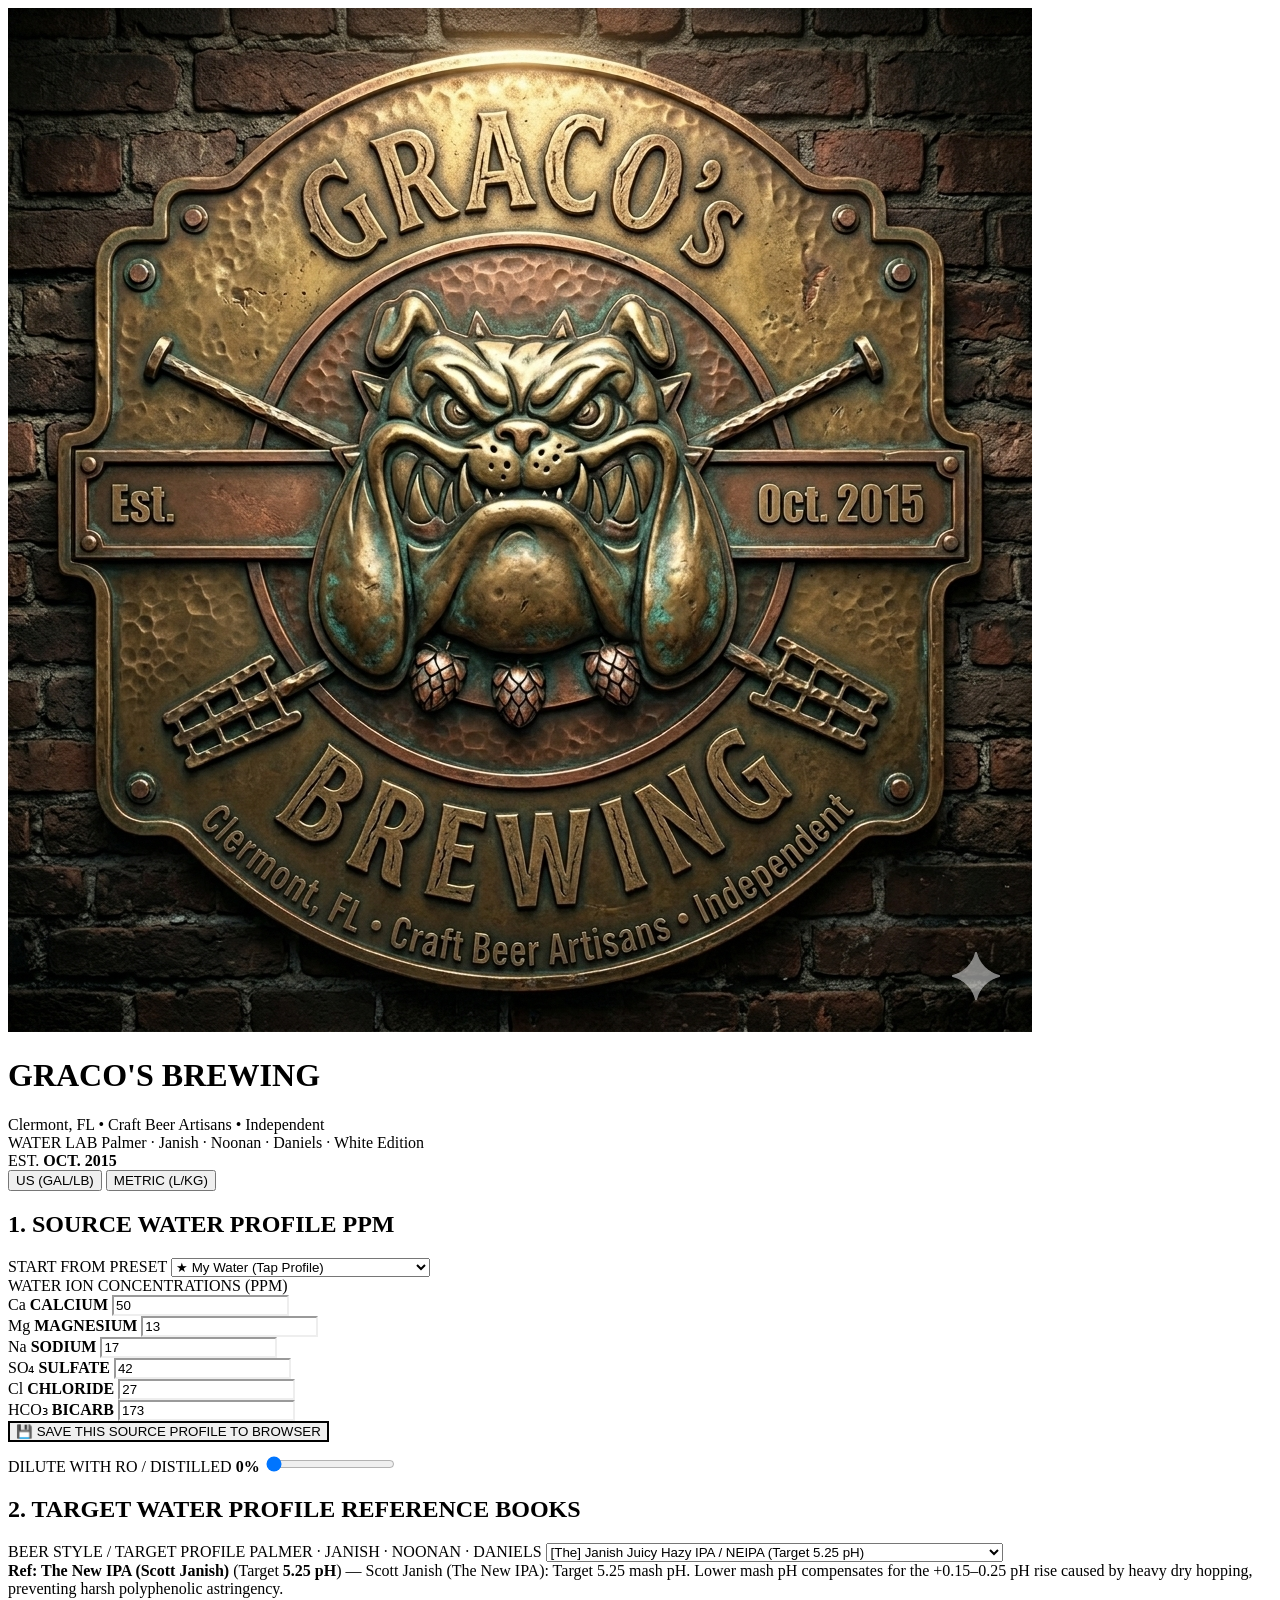
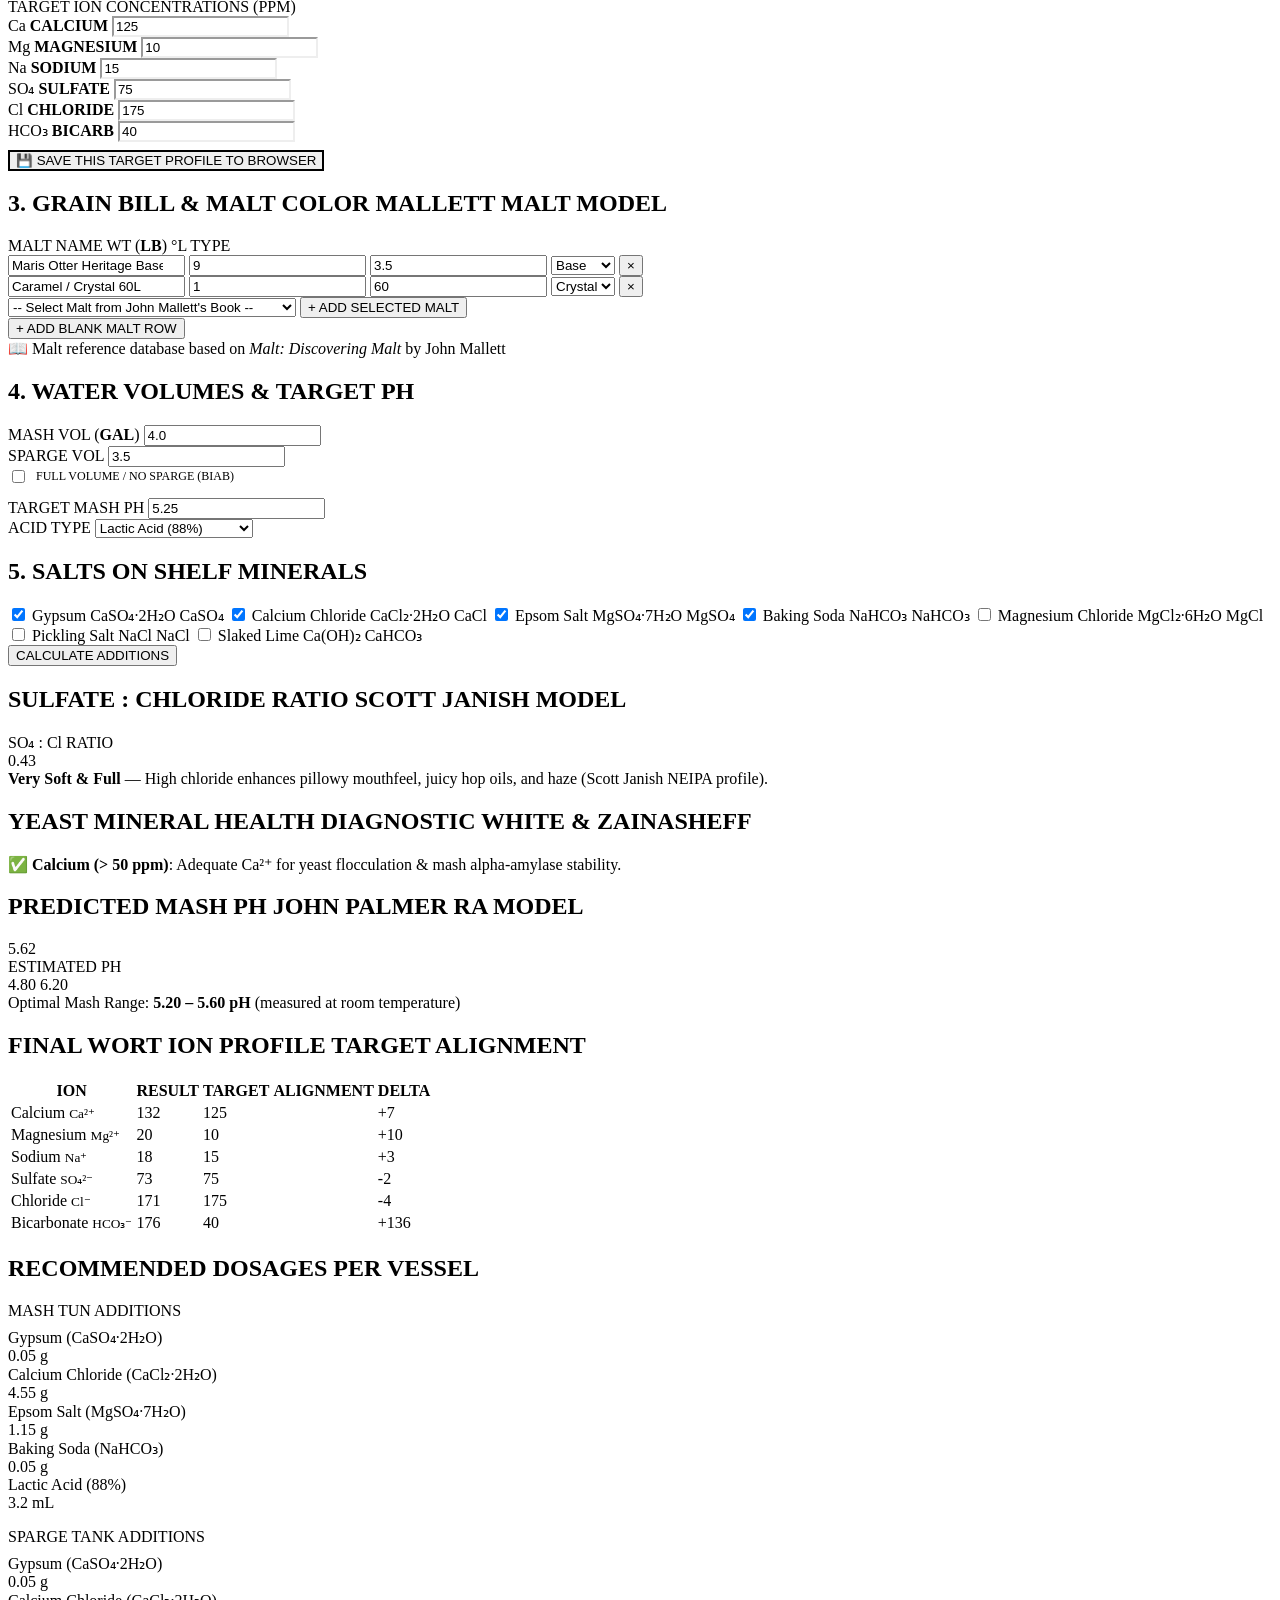
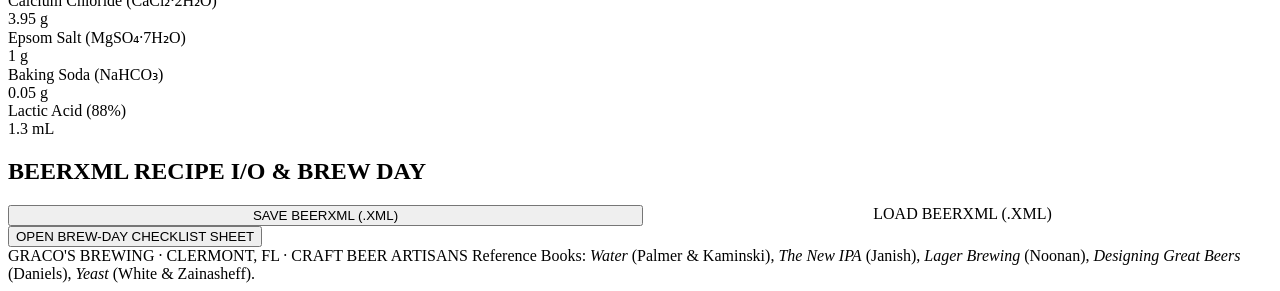
==== index.html @ d92eea98 "Downgrade CSS and JS version, clean up comments Updated stylesheet and script version parameters fro" ====
<!doctype html>
<html lang="en">
<head>
  <meta charset="utf-8">
  <meta name="viewport" content="width=device-width, initial-scale=1">
  <meta http-equiv="Cache-Control" content="no-cache, no-store, must-revalidate">
  <meta http-equiv="Pragma" content="no-cache">
  <meta http-equiv="Expires" content="0">
  <title>Graco's Water Lab · Brew-Day Water Chemistry Solver</title>
  <link rel="stylesheet" href="styles.css?v=5">
</head>
<body>
  <div class="wrap">
    <!-- Header Masthead -->
    <header class="top">
      <div class="brand">
        <img class="badge" src="assets/logo_metal.png" alt="Graco's Brewing Badge Logo">
        <div class="idwrap">
          <h1 class="club">GRACO'S <b>BREWING</b></h1>
          <div class="motto">Clermont, FL • Craft Beer Artisans • Independent</div>
          <div class="lab-tag">
            WATER LAB <span>Palmer · Janish · Noonan · Daniels · White Edition</span>
          </div>
        </div>
      </div>
      <div class="masthead-meta">
        <div class="edition">EST. <b>OCT. 2015</b></div>
        <div class="top-btns">
          <div class="units">
            <button id="btn-us" aria-pressed="true">US (GAL/LB)</button>
            <button id="btn-metric" aria-pressed="false">METRIC (L/KG)</button>
          </div>
        </div>
      </div>
    </header>

    <!-- Main Grid -->
    <div class="grid">
      <!-- Left Column: Inputs -->
      <div class="col-left">
        <!-- Source Water Card -->
        <div class="card">
          <h2>
            <span>1. SOURCE WATER PROFILE</span>
            <span class="badge-tag">PPM</span>
          </h2>
          <div class="body">
            <div class="field" style="margin-top:0;">
              <label>START FROM PRESET</label>
              <select id="sourcePreset"></select>
            </div>

            <div class="field">
              <label>WATER ION CONCENTRATIONS (PPM)</label>
              <div class="ions">
                <div class="ion">
                  <label>Ca <b>CALCIUM</b></label>
                  <input type="number" id="src_ca" value="50">
                </div>
                <div class="ion">
                  <label>Mg <b>MAGNESIUM</b></label>
                  <input type="number" id="src_mg" value="13">
                </div>
                <div class="ion">
                  <label>Na <b>SODIUM</b></label>
                  <input type="number" id="src_na" value="17">
                </div>
                <div class="ion">
                  <label>SO₄ <b>SULFATE</b></label>
                  <input type="number" id="src_so4" value="42">
                </div>
                <div class="ion">
                  <label>Cl <b>CHLORIDE</b></label>
                  <input type="number" id="src_cl" value="27">
                </div>
                <div class="ion">
                  <label>HCO₃ <b>BICARB</b></label>
                  <input type="number" id="src_hco3" value="173">
                </div>
              </div>
            </div>

            <div class="field">
              <button id="saveSourceProfileBtn" class="addrow" style="border-style:solid; margin-bottom:12px;">💾 SAVE THIS SOURCE PROFILE TO BROWSER</button>
            </div>

            <div class="field">
              <label>
                <span>DILUTE WITH RO / DISTILLED</span>
                <b id="roVal" style="color:var(--copper-bright)">0%</b>
              </label>
              <input type="range" id="roSlider" min="0" max="100" value="0">
            </div>
          </div>
        </div>

        <!-- Target Profile Card -->
        <div class="card">
          <h2>
            <span>2. TARGET WATER PROFILE</span>
            <span class="badge-tag">REFERENCE BOOKS</span>
          </h2>
          <div class="body">
            <div class="field" style="margin-top:0;">
              <label>
                <span>BEER STYLE / TARGET PROFILE</span>
                <span class="book-tag">PALMER · JANISH · NOONAN · DANIELS</span>
              </label>
              <select id="targetPreset"></select>
            </div>

            <div id="bookTargetNote" class="note"></div>

            <div class="field">
              <label>TARGET ION CONCENTRATIONS (PPM)</label>
              <div class="ions">
                <div class="ion">
                  <label>Ca <b>CALCIUM</b></label>
                  <input type="number" id="tgt_ca" readonly>
                </div>
                <div class="ion">
                  <label>Mg <b>MAGNESIUM</b></label>
                  <input type="number" id="tgt_mg" readonly>
                </div>
                <div class="ion">
                  <label>Na <b>SODIUM</b></label>
                  <input type="number" id="tgt_na" readonly>
                </div>
                <div class="ion">
                  <label>SO₄ <b>SULFATE</b></label>
                  <input type="number" id="tgt_so4" readonly>
                </div>
                <div class="ion">
                  <label>Cl <b>CHLORIDE</b></label>
                  <input type="number" id="tgt_cl" readonly>
                </div>
                <div class="ion">
                  <label>HCO₃ <b>BICARB</b></label>
                  <input type="number" id="tgt_hco3" readonly>
                </div>
              </div>
            </div>

            <div class="field">
              <button id="saveTargetProfileBtn" class="addrow" style="border-style:solid; margin-top:8px;">💾 SAVE THIS TARGET PROFILE TO BROWSER</button>
            </div>
          </div>
        </div>

        <!-- Grain Bill Builder Card -->
        <div class="card">
          <h2>
            <span>3. GRAIN BILL & MALT COLOR</span>
            <span class="badge-tag">MALLETT MALT MODEL</span>
          </h2>
          <div class="body">
            <div class="grainhead">
              <span>MALT NAME</span>
              <span>WT (<b id="grainUnitlbl">LB</b>)</span>
              <span>°L</span>
              <span>TYPE</span>
              <span></span>
            </div>
            <div id="grainList"></div>
            <div class="malt-menu-controls">
              <select id="maltMenuSelect" class="malt-select-dropdown">
                <!-- Dynamically populated from MALT_DATABASE -->
              </select>
              <button id="addMaltFromMenuBtn" class="addrow-secondary">+ ADD SELECTED MALT</button>
            </div>
            <button id="addGrainBtn" class="addrow">+ ADD BLANK MALT ROW</button>
            <div class="malt-book-ref">📖 Malt reference database based on <i>Malt: Discovering Malt</i> by John Mallett</div>
            <datalist id="maltBookDatalist"></datalist>
          </div>
        </div>

        <!-- Water Split & Volumes Card -->
        <div class="card">
          <h2>
            <span>4. WATER VOLUMES & TARGET PH</span>
          </h2>
          <div class="body">
            <div class="vol-grid">
              <div class="ion">
                <label>MASH VOL (<b id="volUnitlbl">GAL</b>)</label>
                <input type="number" id="mashVol" step="0.5" value="4.0">
              </div>
              <div class="ion" id="spargeVolGroup">
                <label>SPARGE VOL</label>
                <input type="number" id="spargeVol" step="0.5" value="3.5">
              </div>
            </div>

            <div class="field">
              <label style="cursor:pointer; display:flex; align-items:center; gap:8px;">
                <input type="checkbox" id="noSparge">
                <span style="font-size:12px; color:var(--ink);">FULL VOLUME / NO SPARGE (BIAB)</span>
              </label>
            </div>

            <div class="vol-grid" style="margin-top:12px;">
              <div class="ion">
                <label>TARGET MASH PH</label>
                <input type="number" id="targetMashPh" step="0.05" value="5.25">
              </div>
              <div class="ion">
                <label>ACID TYPE</label>
                <select id="acidType">
                  <option value="lactic88">Lactic Acid (88%)</option>
                  <option value="phos85">Phosphoric Acid (85%)</option>
                </select>
              </div>
            </div>
          </div>
        </div>

        <!-- Salts on Shelf Card -->
        <div class="card">
          <h2>
            <span>5. SALTS ON SHELF</span>
            <span class="badge-tag">MINERALS</span>
          </h2>
          <div class="body">
            <div class="salts">
              <label class="salt">
                <input type="checkbox" value="gypsum" checked>
                <span class="nm">Gypsum <span class="fm">CaSO₄·2H₂O</span></span>
                <span class="tags"><span class="tag ca">Ca</span><span class="tag so4">SO₄</span></span>
              </label>
              <label class="salt">
                <input type="checkbox" value="cacl2" checked>
                <span class="nm">Calcium Chloride <span class="fm">CaCl₂·2H₂O</span></span>
                <span class="tags"><span class="tag ca">Ca</span><span class="tag cl">Cl</span></span>
              </label>
              <label class="salt">
                <input type="checkbox" value="epsom" checked>
                <span class="nm">Epsom Salt <span class="fm">MgSO₄·7H₂O</span></span>
                <span class="tags"><span class="tag mg">Mg</span><span class="tag so4">SO₄</span></span>
              </label>
              <label class="salt">
                <input type="checkbox" value="baking" checked>
                <span class="nm">Baking Soda <span class="fm">NaHCO₃</span></span>
                <span class="tags"><span class="tag na">Na</span><span class="tag hco3">HCO₃</span></span>
              </label>
              <label class="salt">
                <input type="checkbox" value="mgcl2">
                <span class="nm">Magnesium Chloride <span class="fm">MgCl₂·6H₂O</span></span>
                <span class="tags"><span class="tag mg">Mg</span><span class="tag cl">Cl</span></span>
              </label>
              <label class="salt">
                <input type="checkbox" value="salt">
                <span class="nm">Pickling Salt <span class="fm">NaCl</span></span>
                <span class="tags"><span class="tag na">Na</span><span class="tag cl">Cl</span></span>
              </label>
              <label class="salt">
                <input type="checkbox" value="lime">
                <span class="nm">Slaked Lime <span class="fm">Ca(OH)₂</span></span>
                <span class="tags"><span class="tag ca">Ca</span><span class="tag hco3">HCO₃</span></span>
              </label>
            </div>

            <button id="calcBtn" class="calc-btn">CALCULATE ADDITIONS</button>
          </div>
        </div>
      </div>

      <!-- Right Column: Outputs -->
      <div class="col-right">
        <!-- Sulfate to Chloride Ratio Card -->
        <div class="card">
          <h2>
            <span>SULFATE : CHLORIDE RATIO</span>
            <span class="badge-tag">SCOTT JANISH MODEL</span>
          </h2>
          <div class="body">
            <div class="ratio-banner">
              <div>
                <div class="hint">SO₄ : Cl RATIO</div>
                <div id="so4clRatio" class="ratio-num">--</div>
              </div>
              <div id="ratioDesc" class="ratio-desc">--</div>
            </div>
          </div>
        </div>

        <!-- Yeast Mineral Health Card -->
        <div class="card" style="margin-top:18px;">
          <h2>
            <span>YEAST MINERAL HEALTH DIAGNOSTIC</span>
            <span class="badge-tag">WHITE & ZAINASHEFF</span>
          </h2>
          <div class="body">
            <div id="yeastHealthNote" class="note" style="margin-top:0; border-left-color:var(--copper-bright);"></div>
          </div>
        </div>

        <!-- Mash pH Card -->
        <div class="card" style="margin-top:18px;">
          <h2>
            <span>PREDICTED MASH PH</span>
            <span class="badge-tag">JOHN PALMER RA MODEL</span>
          </h2>
          <div class="body">
            <div class="phbox">
              <div class="phdial">
                <div id="phVal" class="phnum">--</div>
                <div class="phlbl">ESTIMATED PH</div>
              </div>
              <div>
                <div class="phscale">
                  <div id="phMark" class="phmark"></div>
                  <span class="lo">4.80</span>
                  <span class="hi">6.20</span>
                </div>
                <div class="hint">Optimal Mash Range: <b>5.20 – 5.60 pH</b> (measured at room temperature)</div>
              </div>
            </div>
          </div>
        </div>

        <!-- Wort Profile & Target Comparison Table Card -->
        <div class="card" style="margin-top:18px;">
          <h2>
            <span>FINAL WORT ION PROFILE</span>
            <span class="badge-tag">TARGET ALIGNMENT</span>
          </h2>
          <div class="body">
            <table class="cmp">
              <thead>
                <tr>
                  <th>ION</th>
                  <th style="text-align:right;">RESULT</th>
                  <th style="text-align:right;">TARGET</th>
                  <th>ALIGNMENT</th>
                  <th style="text-align:right;">DELTA</th>
                </tr>
              </thead>
              <tbody>
                <tr>
                  <td class="nm">Calcium <small>Ca²⁺</small></td>
                  <td id="res_ca" class="num">--</td>
                  <td id="tgt_val_ca" class="num tgt">--</td>
                  <td class="barcell"><div class="track"><div id="fill_ca" class="fill"></div></div></td>
                  <td id="diff_ca" class="delta">--</td>
                </tr>
                <tr>
                  <td class="nm">Magnesium <small>Mg²⁺</small></td>
                  <td id="res_mg" class="num">--</td>
                  <td id="tgt_val_mg" class="num tgt">--</td>
                  <td class="barcell"><div class="track"><div id="fill_mg" class="fill"></div></div></td>
                  <td id="diff_mg" class="delta">--</td>
                </tr>
                <tr>
                  <td class="nm">Sodium <small>Na⁺</small></td>
                  <td id="res_na" class="num">--</td>
                  <td id="tgt_val_na" class="num tgt">--</td>
                  <td class="barcell"><div class="track"><div id="fill_na" class="fill"></div></div></td>
                  <td id="diff_na" class="delta">--</td>
                </tr>
                <tr>
                  <td class="nm">Sulfate <small>SO₄²⁻</small></td>
                  <td id="res_so4" class="num">--</td>
                  <td id="tgt_val_so4" class="num tgt">--</td>
                  <td class="barcell"><div class="track"><div id="fill_so4" class="fill"></div></div></td>
                  <td id="diff_so4" class="delta">--</td>
                </tr>
                <tr>
                  <td class="nm">Chloride <small>Cl⁻</small></td>
                  <td id="res_cl" class="num">--</td>
                  <td id="tgt_val_cl" class="num tgt">--</td>
                  <td class="barcell"><div class="track"><div id="fill_cl" class="fill"></div></div></td>
                  <td id="diff_cl" class="delta">--</td>
                </tr>
                <tr>
                  <td class="nm">Bicarbonate <small>HCO₃⁻</small></td>
                  <td id="res_hco3" class="num">--</td>
                  <td id="tgt_val_hco3" class="num tgt">--</td>
                  <td class="barcell"><div class="track"><div id="fill_hco3" class="fill"></div></div></td>
                  <td id="diff_hco3" class="delta">--</td>
                </tr>
              </tbody>
            </table>
          </div>
        </div>

        <!-- Vessel Additions Card -->
        <div class="card" style="margin-top:18px;">
          <h2>
            <span>RECOMMENDED DOSAGES PER VESSEL</span>
          </h2>
          <div class="body">
            <div class="hint" style="margin-bottom:8px;">MASH TUN ADDITIONS</div>
            <div id="mashDoses" class="doses"></div>

            <div id="spargeDosesCard" style="margin-top:16px;">
              <div class="hint" style="margin-bottom:8px;">SPARGE TANK ADDITIONS</div>
              <div id="spargeDoses" class="doses"></div>
            </div>
          </div>
        </div>

        <!-- Recipe Save & Brew Sheet Card (BeerXML Format) -->
        <div class="card" style="margin-top:18px;">
          <h2>
            <span>BEERXML RECIPE I/O & BREW DAY</span>
          </h2>
          <div class="body">
            <div style="display:flex; gap:10px; flex-wrap:wrap;">
              <button id="saveBeerXmlBtn" class="btn gold" style="flex:1;">SAVE BEERXML (.XML)</button>
              <label class="btn" style="flex:1; text-align:center;">
                LOAD BEERXML (.XML)
                <input type="file" id="loadBeerXmlInput" accept=".xml,.beerxml" style="display:none;">
              </label>
            </div>
            <button id="openSheetBtn" class="btn sheetbtn">OPEN BREW-DAY CHECKLIST SHEET</button>
          </div>
        </div>
      </div>
    </div>

    <!-- Footer -->
    <footer>
      <span class="fmotto">GRACO'S BREWING · CLERMONT, FL · CRAFT BEER ARTISANS</span>
      Reference Books: <i>Water</i> (Palmer & Kaminski), <i>The New IPA</i> (Janish), <i>Lager Brewing</i> (Noonan), <i>Designing Great Beers</i> (Daniels), <i>Yeast</i> (White & Zainasheff).
    </footer>
  </div>

  <!-- Brew Day Checklist Modal Overlay -->
  <div id="sheetOverlay" class="modal-overlay" hidden>
    <div class="sheet">
      <div style="display:flex; justify-content:flex-end; gap:8px; margin-bottom:12px;">
        <button class="btn gold" onclick="window.print()">PRINT SHEET</button>
        <button id="closeSheetBtn" class="btn">CLOSE</button>
      </div>
      <div id="sheetContent"></div>
    </div>
  </div>

  <script src="app.js?v=5"></script>
</body>
</html>
---- styles.css ----
/* ============================================================================
   WATER CHEMISTRY VALIDATION UI
   Matches existing Graco's Water Lab copper/dark theme variables exactly.
   ============================================================================ */

.warning-banner {
  background: var(--copper-soft);
  border: 1px solid var(--copper-dark);
  border-left: 3px solid var(--warn);
  border-radius: var(--r);
  padding: 12px 14px;
  margin-top: 14px;
  font-size: 12.5px;
  line-height: 1.55;
  color: var(--copper-bright);
}

.warning-banner b {
  color: var(--ink);
}

.tds-badge {
  display: inline-flex;
  align-items: center;
  gap: 6px;
  background: var(--surface-2);
  border: 1px solid var(--line-2);
  border-radius: 20px;
  padding: 6px 14px;
  margin-top: 12px;
  font-family: var(--mono);
  font-size: 12px;
  font-weight: 700;
  color: var(--copper-bright);
}

.tds-badge::before {
  content: "TDS EST.:";
  font-weight: 700;
  letter-spacing: 0.05em;
  color: var(--faint);
}

#unitConverter {
  background: var(--surface-2);
  border: 1px solid var(--line-2);
  border-radius: var(--r);
  padding: 12px 14px;
  margin-top: 14px;
}

#unitConverter summary {
  cursor: pointer;
  font-family: var(--mono);
  font-weight: 700;
  font-size: 11px;
  letter-spacing: 0.05em;
  text-transform: uppercase;
  color: var(--copper-bright);
  list-style: none;
}

#unitConverter summary::-webkit-details-marker {
  display: none;
}

#unitConverter[open] summary {
  margin-bottom: 10px;
}

#unitConverter label {
  display: flex;
  justify-content: space-between;
  align-items: center;
  gap: 10px;
  margin: 8px 0;
  font-family: var(--mono);
  font-size: 11px;
  color: var(--muted);
  text-transform: uppercase;
  letter-spacing: 0.03em;
}

#unitConverter input[type="number"] {
  width: 100px;
  background: var(--bg);
  border: 1px solid var(--line-2);
  border-radius: var(--r);
  padding: 6px 8px;
  color: var(--ink);
  font-family: var(--mono);
}

#conversionResults {
  margin-top: 10px;
  padding-top: 10px;
  border-top: 1px dashed var(--line-2);
  font-family: var(--mono);
  font-size: 12px;
  color: var(--copper-bright);
  line-height: 1.6;
}

/* Batch Size Slider */
#batchVolSlider {
  width: 100%;
  accent-color: var(--copper);
}
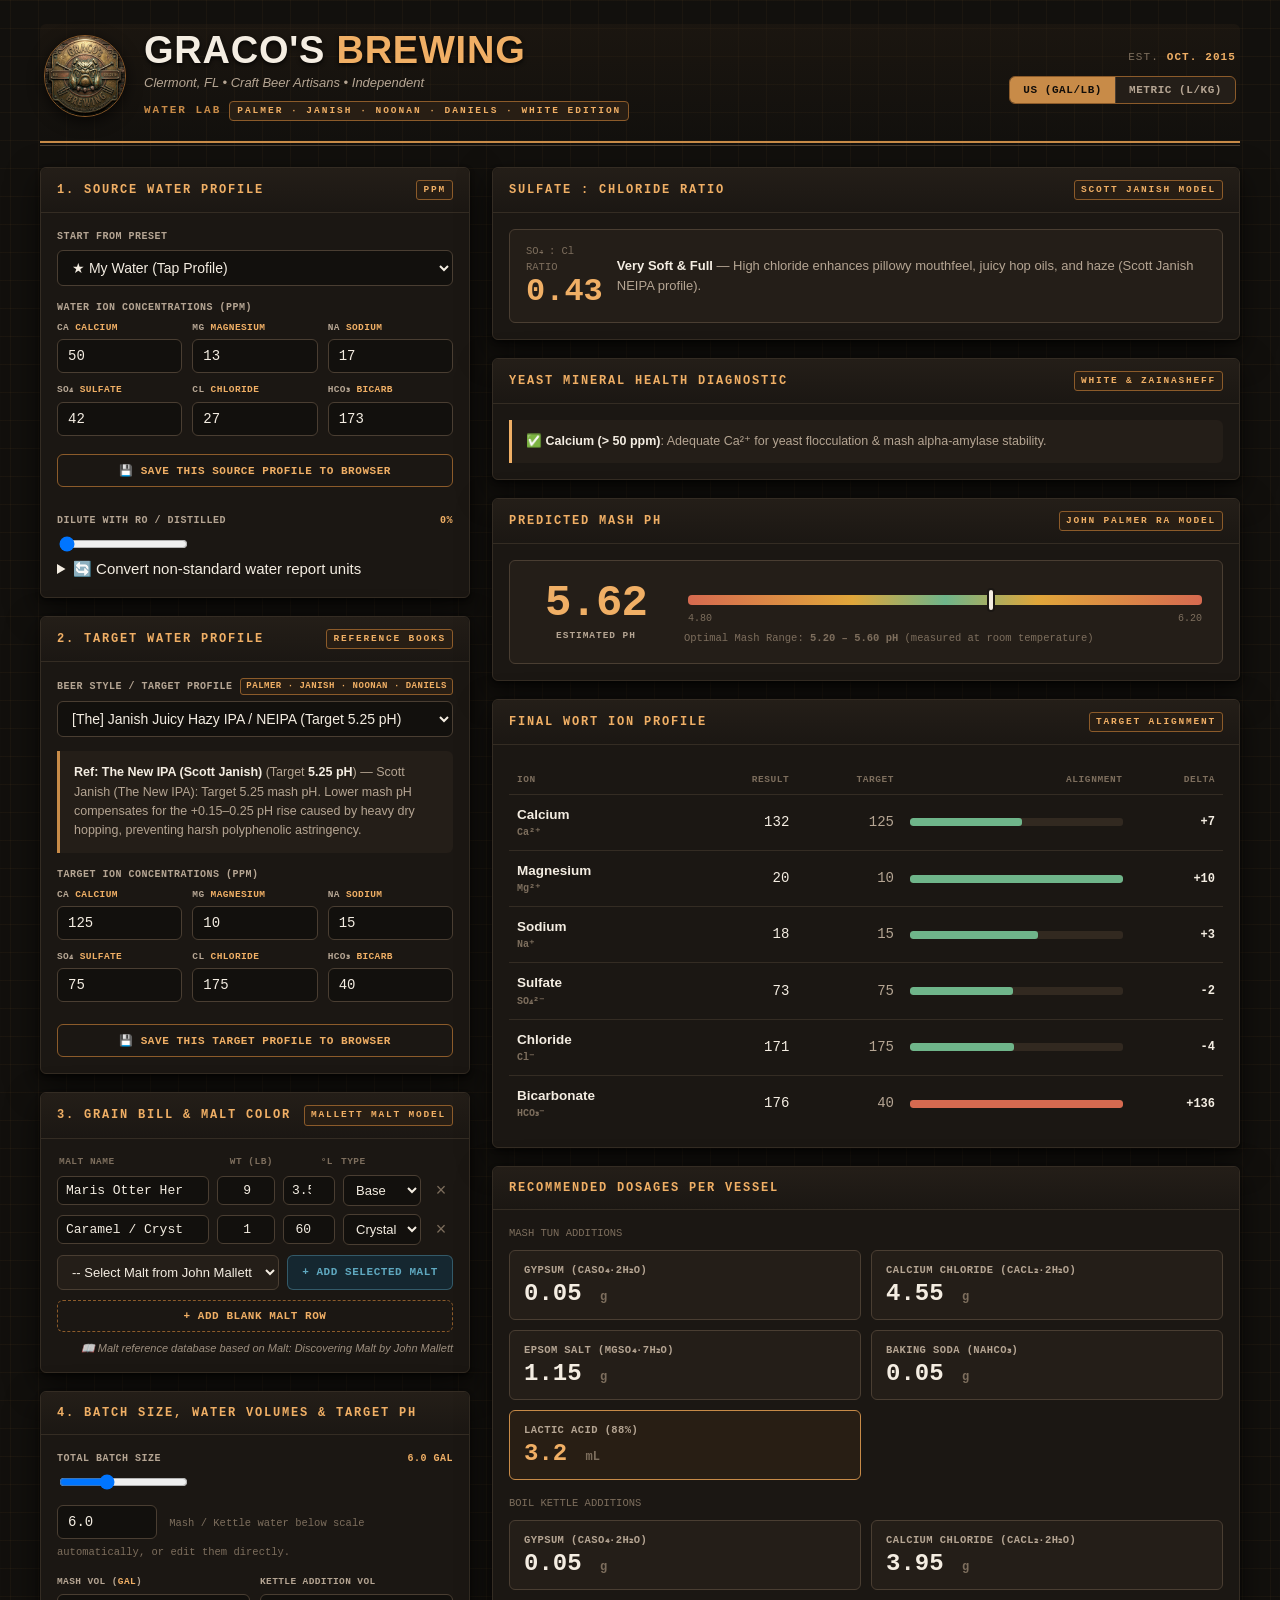
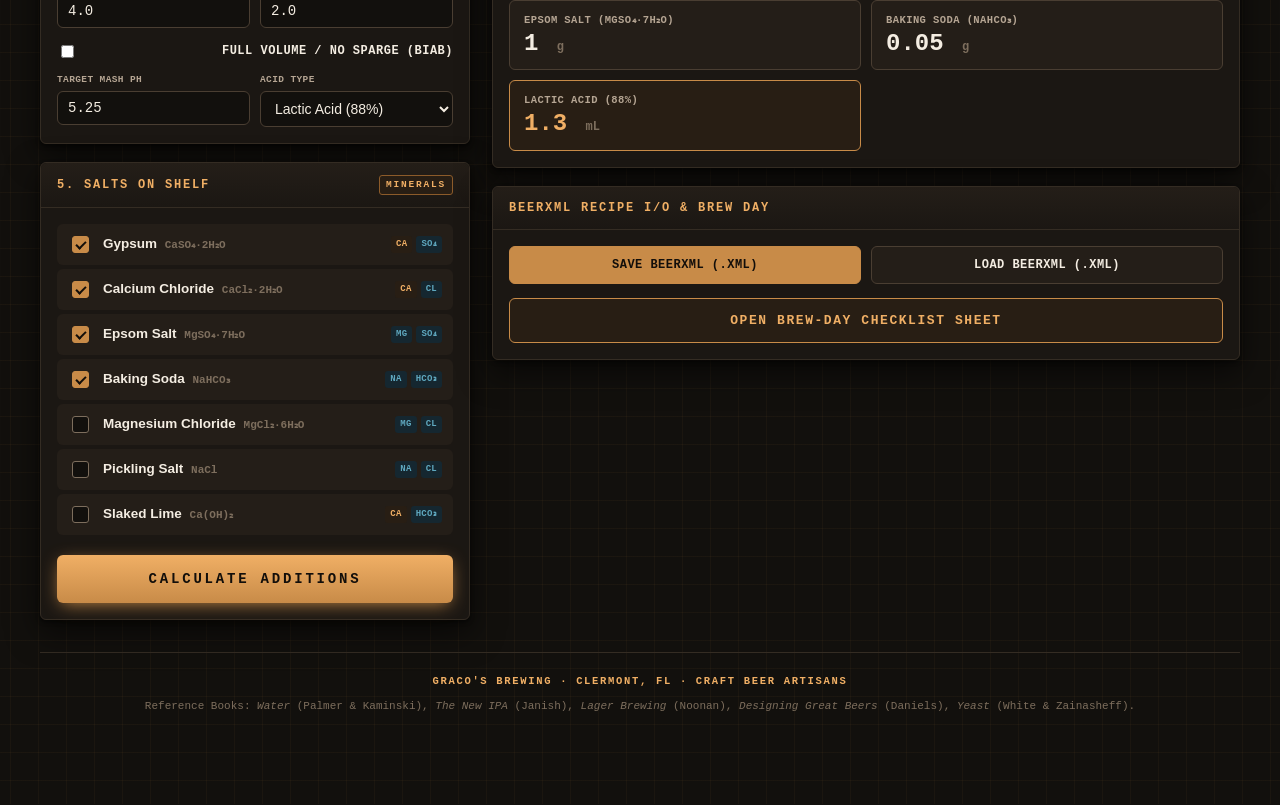
==== commit 13effd5a: "Update index.html with new features and version changes Updated stylesheet and script versions to v6" ====
--- a/index.html
+++ b/index.html
@@ -7,7 +7,7 @@
   <meta http-equiv="Pragma" content="no-cache">
   <meta http-equiv="Expires" content="0">
   <title>Graco's Water Lab · Brew-Day Water Chemistry Solver</title>
-  <link rel="stylesheet" href="styles.css?v=5">
+  <link rel="stylesheet" href="styles.css?v=6">
 </head>
 <body>
   <div class="wrap">
@@ -50,6 +50,9 @@
               <select id="sourcePreset"></select>
             </div>
 
+            <!-- Ion Balance Warning -->
+            <div id="ionBalanceWarning" class="warning-banner" style="display:none;"></div>
+
             <div class="field">
               <label>WATER ION CONCENTRATIONS (PPM)</label>
               <div class="ions">
@@ -91,6 +94,16 @@
               </label>
               <input type="range" id="roSlider" min="0" max="100" value="0">
             </div>
+
+            <!-- Unit Converter (optional helper for non-standard water reports) -->
+            <details id="unitConverter">
+              <summary>🔄 Convert non-standard water report units</summary>
+              <label>Ca as CaCO₃ (ppm): <input type="number" id="convCaCO3Ca" placeholder="0"></label>
+              <label>Mg as CaCO₃ (ppm): <input type="number" id="convCaCO3Mg" placeholder="0"></label>
+              <label>HCO₃ as CaCO₃ (ppm): <input type="number" id="convCaCO3Hco3" placeholder="0"></label>
+              <label>SO₄ as SO₄-S (ppm): <input type="number" id="convSO4S" placeholder="0"></label>
+              <div id="conversionResults"></div>
+            </details>
           </div>
         </div>
 
@@ -177,17 +190,30 @@
         <!-- Water Split & Volumes Card -->
         <div class="card">
           <h2>
-            <span>4. WATER VOLUMES & TARGET PH</span>
-          </h2>
-          <div class="body">
-            <div class="vol-grid">
+            <span>4. BATCH SIZE, WATER VOLUMES & TARGET PH</span>
+          </h2>
+          <div class="body">
+            <!-- NEW: Batch Size Slider (default 6 gallons) -->
+            <div class="field" style="margin-top:0;">
+              <label>
+                <span>TOTAL BATCH SIZE</span>
+                <b id="batchVolLbl" style="color:var(--copper-bright)">6.0 GAL</b>
+              </label>
+              <input type="range" id="batchVolSlider" min="1" max="15" step="0.5" value="6">
+              <div class="field" style="margin-top:8px;">
+                <input type="number" id="batchVolNumber" step="0.5" value="6.0" style="width:100px;">
+                <span class="hint" style="margin-left:8px;">Mash / Kettle water below scale automatically, or edit them directly.</span>
+              </div>
+            </div>
+
+            <div class="vol-grid" style="margin-top:14px;">
               <div class="ion">
                 <label>MASH VOL (<b id="volUnitlbl">GAL</b>)</label>
                 <input type="number" id="mashVol" step="0.5" value="4.0">
               </div>
               <div class="ion" id="spargeVolGroup">
-                <label>SPARGE VOL</label>
-                <input type="number" id="spargeVol" step="0.5" value="3.5">
+                <label>KETTLE ADDITION VOL</label>
+                <input type="number" id="spargeVol" step="0.5" value="2.0">
               </div>
             </div>
 
@@ -197,6 +223,9 @@
                 <span style="font-size:12px; color:var(--ink);">FULL VOLUME / NO SPARGE (BIAB)</span>
               </label>
             </div>
+
+            <!-- Kettle / Sparge Alkalinity Warning -->
+            <div id="kettleAlkalinityWarning" class="warning-banner" style="display:none;"></div>
 
             <div class="vol-grid" style="margin-top:12px;">
               <div class="ion">
@@ -280,6 +309,8 @@
               </div>
               <div id="ratioDesc" class="ratio-desc">--</div>
             </div>
+            <!-- TDS Estimate Badge -->
+            <div id="tdsEstimate" class="tds-badge"></div>
           </div>
         </div>
 
@@ -393,7 +424,7 @@
             <div id="mashDoses" class="doses"></div>
 
             <div id="spargeDosesCard" style="margin-top:16px;">
-              <div class="hint" style="margin-bottom:8px;">SPARGE TANK ADDITIONS</div>
+              <div class="hint" style="margin-bottom:8px;">BOIL KETTLE ADDITIONS</div>
               <div id="spargeDoses" class="doses"></div>
             </div>
           </div>
@@ -436,6 +467,6 @@
     </div>
   </div>
 
-  <script src="app.js?v=5"></script>
+  <script src="app.js?v=6"></script>
 </body>
 </html>
--- a/styles.css
+++ b/styles.css
@@ -1,108 +1,1036 @@
-/* ============================================================================
-   WATER CHEMISTRY VALIDATION UI
-   Matches existing Graco's Water Lab copper/dark theme variables exactly.
-   ============================================================================ */
-
-.warning-banner {
+:root, :root[data-theme="dark"] {
+  --bg: #12100d;
+  --surface: #1b1713;
+  --surface-2: #241e18;
+  --surface-3: #322920;
+  --copper: #c88b48;
+  --copper-bright: #f0af65;
+  --copper-dark: #8c5b2a;
+  --copper-soft: #281e14;
+  --copper-border: #4a331c;
+  --ink: #f4ede2;
+  --muted: #b5a593;
+  --faint: #7d6e5d;
+  --line: #342c23;
+  --line-2: #4a3e32;
+  --water: #5fa8bf;
+  --water-soft: #152730;
+  --good: #6fb58a;
+  --warn: #e0a63a;
+  --bad: #d66a50;
+  --grid: rgba(200, 139, 72, 0.05);
+  --mono: ui-monospace, "SF Mono", "SFMono-Regular", Menlo, Consolas, monospace;
+  --sans: -apple-system, BlinkMacSystemFont, "Segoe UI", Roboto, Helvetica, Arial, sans-serif;
+  --poster: "Arial Narrow", "Helvetica Neue Condensed", Arial, sans-serif;
+  --r: 6px;
+  --shadow: 0 2px 4px rgba(0,0,0,0.5), 0 12px 32px rgba(0,0,0,0.6);
+}
+
+* { box-sizing: border-box; }
+
+body {
+  margin: 0;
+  color: var(--ink);
+  font-family: var(--sans);
+  font-size: 15px;
+  line-height: 1.5;
+  -webkit-font-smoothing: antialiased;
+  background-color: var(--bg);
+  background-image: 
+    linear-gradient(var(--grid) 1px, transparent 1px),
+    linear-gradient(90deg, var(--grid) 1px, transparent 1px);
+  background-size: 28px 28px;
+  background-position: center top;
+}
+
+.wrap {
+  max-width: 1240px;
+  margin: 0 auto;
+  padding: 24px 20px 88px;
+}
+
+/* Header Masthead */
+header.top {
+  position: relative;
+  padding: 8px 4px 20px;
+  margin-bottom: 24px;
+  border-bottom: 2px solid var(--copper);
+  display: flex;
+  align-items: center;
+  gap: 20px;
+  flex-wrap: wrap;
+  background: linear-gradient(180deg, rgba(40, 30, 20, 0.4) 0%, rgba(20, 16, 13, 0) 100%);
+  border-radius: var(--r) var(--r) 0 0;
+}
+
+header.top::after {
+  content: "";
+  position: absolute;
+  left: 0;
+  right: 0;
+  bottom: -5px;
+  height: 1px;
+  background: var(--line-2);
+}
+
+.brand {
+  display: flex;
+  align-items: center;
+  gap: 18px;
+}
+
+.badge {
+  width: 82px;
+  height: 82px;
+  flex: none;
+  object-fit: contain;
+  filter: drop-shadow(0 4px 8px rgba(0,0,0,0.7));
+  border-radius: 50%;
+  border: 1px solid var(--copper-dark);
+}
+
+.idwrap {
+  flex: 1;
+  min-width: 240px;
+}
+
+.club {
+  font-family: var(--poster);
+  font-weight: 800;
+  font-size: 38px;
+  line-height: 0.95;
+  letter-spacing: 0.02em;
+  text-transform: uppercase;
+  margin: 0;
+  color: var(--ink);
+  text-shadow: 0 2px 4px rgba(0,0,0,0.8);
+}
+
+.club b {
+  color: var(--copper-bright);
+}
+
+.motto {
+  font-style: italic;
+  font-size: 13px;
+  color: var(--muted);
+  margin-top: 5px;
+}
+
+.lab-tag {
+  font-family: var(--mono);
+  text-transform: uppercase;
+  letter-spacing: 0.18em;
+  font-size: 11px;
+  font-weight: 700;
+  color: var(--copper);
+  margin-top: 8px;
+  display: flex;
+  align-items: center;
+  gap: 8px;
+}
+
+.lab-tag span {
   background: var(--copper-soft);
   border: 1px solid var(--copper-dark);
-  border-left: 3px solid var(--warn);
-  border-radius: var(--r);
-  padding: 12px 14px;
+  padding: 2px 7px;
+  border-radius: 4px;
+  color: var(--copper-bright);
+  font-size: 9.5px;
+}
+
+.masthead-meta {
+  display: flex;
+  flex-direction: column;
+  align-items: flex-end;
+  gap: 10px;
+  margin-left: auto;
+}
+
+.edition {
+  font-family: var(--mono);
+  font-size: 11px;
+  letter-spacing: 0.1em;
+  text-transform: uppercase;
+  color: var(--faint);
+  text-align: right;
+}
+
+.edition b {
+  color: var(--copper-bright);
+}
+
+.top-btns {
+  display: flex;
+  gap: 8px;
+  align-items: center;
+}
+
+.units {
+  display: flex;
+  border: 1px solid var(--copper-dark);
+  border-radius: var(--r);
+  overflow: hidden;
+  background: var(--surface-2);
+}
+
+.units button {
+  font-family: var(--mono);
+  font-size: 11px;
+  font-weight: 700;
+  letter-spacing: 0.05em;
+  text-transform: uppercase;
+  border: 0;
+  background: transparent;
+  color: var(--muted);
+  padding: 7px 13px;
+  cursor: pointer;
+  transition: all 0.15s ease;
+}
+
+.units button + button {
+  border-left: 1px solid var(--line-2);
+}
+
+.units button[aria-pressed="true"] {
+  background: var(--copper);
+  color: #120e0a;
+}
+
+/* Grid Layout */
+.grid {
+  display: grid;
+  grid-template-columns: minmax(0, 430px) minmax(0, 1fr);
+  gap: 22px;
+  align-items: start;
+}
+
+@media (max-width: 900px) {
+  .grid { grid-template-columns: 1fr; }
+}
+
+/* Cards */
+.card {
+  background: var(--surface);
+  border: 1px solid var(--line);
+  border-radius: var(--r);
+  box-shadow: var(--shadow);
+}
+
+.card + .card {
+  margin-top: 18px;
+}
+
+.card h2 {
+  font-family: var(--mono);
+  font-size: 12px;
+  font-weight: 700;
+  letter-spacing: 0.15em;
+  text-transform: uppercase;
+  color: var(--copper-bright);
+  margin: 0;
+  padding: 12px 16px;
+  border-bottom: 1px solid var(--line);
+  display: flex;
+  align-items: center;
+  justify-content: space-between;
+  gap: 10px;
+  background: linear-gradient(180deg, var(--surface-2), var(--surface));
+  border-radius: var(--r) var(--r) 0 0;
+}
+
+.card h2 .badge-tag {
+  font-size: 9.5px;
+  padding: 2px 6px;
+  border-radius: 3px;
+  background: var(--copper-soft);
+  color: var(--copper-bright);
+  border: 1px solid var(--copper-dark);
+  font-weight: 600;
+}
+
+.card .body {
+  padding: 16px;
+}
+
+.hint {
+  font-family: var(--mono);
+  font-size: 10.5px;
+  color: var(--faint);
+  font-weight: 500;
+}
+
+/* Form Elements */
+.ions {
+  display: grid;
+  grid-template-columns: repeat(3, 1fr);
+  gap: 10px;
+}
+
+.ion {
+  display: flex;
+  flex-direction: column;
+  gap: 4px;
+}
+
+.ion label {
+  font-family: var(--mono);
+  font-size: 9.5px;
+  font-weight: 700;
+  color: var(--muted);
+  letter-spacing: 0.04em;
+  text-transform: uppercase;
+}
+
+.ion label b {
+  color: var(--copper-bright);
+}
+
+.ion input, input[type=number], input[type=text], select {
+  font-family: var(--mono);
+  font-size: 14px;
+  font-variant-numeric: tabular-nums;
+  width: 100%;
+  padding: 8px 10px;
+  border: 1px solid var(--line-2);
+  border-radius: var(--r);
+  background: var(--bg);
+  color: var(--ink);
+}
+
+select {
+  font-family: var(--sans);
+  cursor: pointer;
+}
+
+input:focus, select:focus {
+  outline: 2px solid var(--copper);
+  outline-offset: 0;
+  border-color: transparent;
+}
+
+.field {
   margin-top: 14px;
-  font-size: 12.5px;
-  line-height: 1.55;
-  color: var(--copper-bright);
-}
-
-.warning-banner b {
+}
+
+.field > label {
+  display: flex;
+  justify-content: space-between;
+  align-items: center;
+  font-family: var(--mono);
+  font-size: 10px;
+  font-weight: 700;
+  color: var(--muted);
+  letter-spacing: 0.05em;
+  text-transform: uppercase;
+  margin-bottom: 6px;
+}
+
+.book-tag {
+  font-size: 9px;
+  color: var(--copper-bright);
+  background: var(--copper-soft);
+  padding: 1px 5px;
+  border-radius: 3px;
+  border: 1px solid var(--copper-dark);
+}
+
+.vol-grid {
+  display: grid;
+  grid-template-columns: 1fr 1fr;
+  gap: 10px;
+}
+
+.grainhead, .grainrow {
+  display: grid;
+  grid-template-columns: minmax(0, 1fr) 58px 52px 78px 24px;
+  gap: 8px;
+  align-items: center;
+}
+
+.grainhead {
+  font-family: var(--mono);
+  font-size: 9.5px;
+  font-weight: 700;
+  letter-spacing: 0.05em;
+  text-transform: uppercase;
+  color: var(--faint);
+  padding: 0 2px 6px;
+}
+
+.grainhead span:nth-child(2), .grainhead span:nth-child(3) {
+  text-align: right;
+}
+
+.grainrow {
+  margin-bottom: 8px;
+}
+
+.grainrow select, .grainrow input {
+  padding: 6px 8px;
+  font-size: 13px;
+}
+
+.grainrow input {
+  font-family: var(--mono);
+  text-align: right;
+}
+
+.grainrow .del {
+  border: 0;
+  background: transparent;
+  color: var(--faint);
+  cursor: pointer;
+  font-size: 18px;
+  line-height: 1;
+  padding: 2px;
+  border-radius: var(--r);
+}
+
+.grainrow .del:hover {
+  color: var(--bad);
+  background: var(--surface-2);
+}
+
+.addrow {
+  font-family: var(--mono);
+  font-size: 11px;
+  font-weight: 700;
+  letter-spacing: 0.05em;
+  text-transform: uppercase;
+  color: var(--copper-bright);
+  background: transparent;
+  border: 1px dashed var(--copper-dark);
+  border-radius: var(--r);
+  padding: 9px;
+  width: 100%;
+  cursor: pointer;
+  margin-top: 4px;
+  transition: all 0.15s ease;
+}
+
+.addrow:hover {
+  border-color: var(--copper);
+  background: var(--copper-soft);
+}
+
+.malt-menu-controls {
+  display: flex;
+  gap: 8px;
+  margin-top: 10px;
+  margin-bottom: 6px;
+}
+
+.malt-select-dropdown {
+  flex: 1;
+  background: var(--surface-2);
   color: var(--ink);
-}
-
-.tds-badge {
-  display: inline-flex;
-  align-items: center;
-  gap: 6px;
+  border: 1px solid var(--line-2);
+  border-radius: var(--r);
+  padding: 8px 10px;
+  font-family: var(--sans);
+  font-size: 13px;
+  cursor: pointer;
+  outline: none;
+  transition: border-color 0.15s ease;
+}
+
+.malt-select-dropdown:focus {
+  border-color: var(--copper);
+}
+
+.malt-select-dropdown optgroup {
+  background: var(--surface);
+  color: var(--copper-bright);
+  font-weight: 700;
+}
+
+.malt-select-dropdown option {
+  background: var(--surface-2);
+  color: var(--ink);
+}
+
+.addrow-secondary {
+  font-family: var(--mono);
+  font-size: 11px;
+  font-weight: 700;
+  letter-spacing: 0.05em;
+  text-transform: uppercase;
+  color: var(--water);
+  background: var(--water-soft);
+  border: 1px solid rgba(95, 168, 191, 0.4);
+  border-radius: var(--r);
+  padding: 8px 14px;
+  cursor: pointer;
+  white-space: nowrap;
+  transition: all 0.15s ease;
+}
+
+.addrow-secondary:hover {
+  border-color: var(--water);
+  background: rgba(95, 168, 191, 0.2);
+}
+
+.malt-book-ref {
+  font-size: 11px;
+  color: var(--muted);
+  font-style: italic;
+  margin-top: 8px;
+  text-align: right;
+  opacity: 0.85;
+}
+
+/* Salts checklist */
+.salts {
+  display: flex;
+  flex-direction: column;
+  gap: 4px;
+}
+
+.salt {
+  display: flex;
+  align-items: center;
+  gap: 11px;
+  padding: 8px 10px;
+  border-radius: var(--r);
+  cursor: pointer;
+  border: 1px solid transparent;
+  background: var(--surface-2);
+}
+
+.salt:hover {
+  border-color: var(--line-2);
+}
+
+.salt input {
+  appearance: none;
+  width: 17px;
+  height: 17px;
+  flex: none;
+  border: 1.5px solid var(--faint);
+  border-radius: 3px;
+  cursor: pointer;
+  position: relative;
+  background: var(--bg);
+}
+
+.salt input:checked {
+  background: var(--copper);
+  border-color: var(--copper);
+}
+
+.salt input:checked::after {
+  content: "";
+  position: absolute;
+  left: 5px;
+  top: 2px;
+  width: 4px;
+  height: 8px;
+  border: solid #120e0a;
+  border-width: 0 2px 2px 0;
+  transform: rotate(45deg);
+}
+
+.salt .nm {
+  font-weight: 600;
+  font-size: 13.5px;
+}
+
+.salt .fm {
+  font-family: var(--mono);
+  font-size: 11px;
+  color: var(--faint);
+  margin-left: 4px;
+}
+
+.salt .tags {
+  margin-left: auto;
+  display: flex;
+  gap: 4px;
+}
+
+.tag {
+  font-family: var(--mono);
+  font-size: 9px;
+  font-weight: 700;
+  letter-spacing: 0.03em;
+  padding: 2px 5px;
+  border-radius: 3px;
+  background: var(--surface-3);
+  color: var(--muted);
+  text-transform: uppercase;
+}
+
+.tag.ca { color: var(--copper-bright); background: var(--copper-soft); }
+.tag.so4, .tag.cl, .tag.hco3, .tag.mg, .tag.na { color: var(--water); background: var(--water-soft); }
+
+.calc-btn {
+  width: 100%;
+  margin-top: 20px;
+  font-family: var(--mono);
+  font-size: 14px;
+  font-weight: 800;
+  letter-spacing: 0.2em;
+  text-transform: uppercase;
+  color: #120e0a;
+  background: linear-gradient(180deg, var(--copper-bright), var(--copper));
+  border: 0;
+  border-radius: var(--r);
+  padding: 16px;
+  cursor: pointer;
+  box-shadow: 0 4px 18px -4px var(--copper);
+  transition: transform 0.1s, filter 0.15s;
+}
+
+.calc-btn:hover {
+  filter: brightness(1.08);
+}
+
+.calc-btn:active {
+  transform: translateY(1px);
+}
+
+/* Results Section */
+.ratio-banner {
   background: var(--surface-2);
   border: 1px solid var(--line-2);
-  border-radius: 20px;
-  padding: 6px 14px;
-  margin-top: 12px;
-  font-family: var(--mono);
-  font-size: 12px;
-  font-weight: 700;
-  color: var(--copper-bright);
-}
-
-.tds-badge::before {
-  content: "TDS EST.:";
-  font-weight: 700;
-  letter-spacing: 0.05em;
-  color: var(--faint);
-}
-
-#unitConverter {
+  border-radius: var(--r);
+  padding: 14px 16px;
+  display: flex;
+  align-items: center;
+  justify-content: space-between;
+  gap: 14px;
+}
+
+.ratio-num {
+  font-family: var(--mono);
+  font-size: 32px;
+  font-weight: 700;
+  color: var(--copper-bright);
+  line-height: 1;
+}
+
+.ratio-desc {
+  font-size: 13px;
+  color: var(--muted);
+}
+
+.ratio-desc b {
+  color: var(--ink);
+  font-weight: 700;
+}
+
+/* pH Box */
+.phbox {
+  display: grid;
+  grid-template-columns: 140px 1fr;
+  gap: 18px;
+  align-items: center;
   background: var(--surface-2);
   border: 1px solid var(--line-2);
   border-radius: var(--r);
+  padding: 16px;
+}
+
+.phdial {
+  text-align: center;
+}
+
+.phdial .phnum {
+  font-family: var(--mono);
+  font-size: 44px;
+  font-weight: 700;
+  line-height: 1;
+  letter-spacing: -0.02em;
+  color: var(--copper-bright);
+}
+
+.phdial .phlbl {
+  font-family: var(--mono);
+  font-size: 9.5px;
+  font-weight: 700;
+  letter-spacing: 0.1em;
+  text-transform: uppercase;
+  color: var(--muted);
+  margin-top: 4px;
+}
+
+.phscale {
+  position: relative;
+  height: 10px;
+  border-radius: 4px;
+  margin: 18px 4px 26px;
+  background: linear-gradient(90deg, var(--bad), var(--warn) 32%, var(--good) 50%, var(--warn) 68%, var(--bad));
+}
+
+.phmark {
+  position: absolute;
+  top: -5px;
+  width: 4px;
+  height: 20px;
+  background: var(--ink);
+  border-radius: 2px;
+  box-shadow: 0 0 0 2px var(--surface);
+  transition: left 0.3s ease;
+}
+
+.phscale .lo, .phscale .hi {
+  position: absolute;
+  top: 16px;
+  font-size: 10px;
+  font-family: var(--mono);
+  color: var(--faint);
+}
+
+.phscale .lo { left: 0; }
+.phscale .hi { right: 0; }
+
+/* Table Comparisons */
+table.cmp {
+  width: 100%;
+  border-collapse: collapse;
+  margin-top: 6px;
+}
+
+table.cmp th {
+  font-family: var(--mono);
+  font-size: 9.5px;
+  font-weight: 700;
+  letter-spacing: 0.06em;
+  text-transform: uppercase;
+  color: var(--faint);
+  text-align: right;
+  padding: 6px 8px;
+}
+
+table.cmp th:first-child { text-align: left; }
+
+table.cmp td {
+  padding: 10px 8px;
+  border-top: 1px solid var(--line);
+}
+
+table.cmp td.nm {
+  font-weight: 600;
+  font-size: 13.5px;
+}
+
+table.cmp td.nm small {
+  display: block;
+  font-family: var(--mono);
+  font-size: 10px;
+  color: var(--faint);
+}
+
+table.cmp td.num {
+  font-family: var(--mono);
+  text-align: right;
+  font-size: 14px;
+}
+
+table.cmp td.tgt { color: var(--muted); }
+
+.barcell { width: 32%; }
+
+.track {
+  position: relative;
+  height: 8px;
+  background: var(--surface-3);
+  border-radius: 3px;
+  overflow: hidden;
+}
+
+.fill {
+  position: absolute;
+  top: 0;
+  left: 0;
+  height: 100%;
+  border-radius: 3px;
+  width: 0;
+  transition: width 0.4s ease;
+}
+
+.fill.ok { background: var(--good); }
+.fill.wn { background: var(--warn); }
+.fill.bd { background: var(--bad); }
+
+.delta {
+  font-family: var(--mono);
+  font-size: 12px;
+  font-weight: 700;
+  text-align: right;
+}
+
+.ok { color: var(--good); }
+.wn { color: var(--warn); }
+.bd { color: var(--bad); }
+
+/* Doses */
+.doses {
+  display: grid;
+  grid-template-columns: 1fr 1fr;
+  gap: 10px;
+}
+
+.dose {
+  border: 1px solid var(--line-2);
+  border-radius: var(--r);
   padding: 12px 14px;
+  background: var(--surface-2);
+  display: flex;
+  flex-direction: column;
+  gap: 2px;
+}
+
+.dose .dn {
+  font-family: var(--mono);
+  font-size: 10.5px;
+  font-weight: 700;
+  color: var(--muted);
+  text-transform: uppercase;
+  letter-spacing: 0.04em;
+}
+
+.dose .dg {
+  font-family: var(--mono);
+  font-size: 24px;
+  font-weight: 700;
+  line-height: 1.1;
+  color: var(--ink);
+}
+
+.dose .dg span {
+  font-size: 12px;
+  font-weight: 600;
+  color: var(--faint);
+  margin-left: 4px;
+}
+
+.dose.acid {
+  border-color: var(--copper);
+  background: var(--copper-soft);
+}
+
+.dose.acid .dg {
+  color: var(--copper-bright);
+}
+
+/* Book callout note */
+.note {
+  font-size: 12.5px;
+  color: var(--muted);
+  line-height: 1.55;
   margin-top: 14px;
-}
-
-#unitConverter summary {
+  padding: 12px 14px;
+  background: var(--surface-2);
+  border-left: 3px solid var(--copper);
+  border-radius: 0 var(--r) var(--r) 0;
+}
+
+.note b { color: var(--ink); }
+
+/* Buttons */
+.btn {
+  font-family: var(--mono);
+  font-size: 12px;
+  font-weight: 700;
+  letter-spacing: 0.04em;
+  text-transform: uppercase;
+  border: 1px solid var(--line-2);
+  background: var(--surface-2);
+  color: var(--ink);
+  padding: 9px 14px;
+  border-radius: var(--r);
   cursor: pointer;
-  font-family: var(--mono);
-  font-weight: 700;
+  transition: all 0.15s ease;
+}
+
+.btn:hover {
+  border-color: var(--copper);
+  color: var(--copper-bright);
+}
+
+.btn.gold {
+  background: var(--copper);
+  color: #120e0a;
+  border-color: var(--copper);
+}
+
+.btn.gold:hover {
+  filter: brightness(1.08);
+}
+
+.sheetbtn {
+  width: 100%;
+  margin-top: 14px;
+  padding: 14px;
+  font-size: 13px;
+  letter-spacing: 0.12em;
+  text-align: center;
+  border: 1px solid var(--copper);
+  background: var(--copper-soft);
+  color: var(--copper-bright);
+}
+
+.sheetbtn:hover {
+  background: var(--copper);
+  color: #120e0a;
+}
+
+/* Modals */
+.modal-overlay {
+  position: fixed;
+  inset: 0;
+  background: rgba(8, 6, 4, 0.85);
+  backdrop-filter: blur(4px);
+  z-index: 100;
+  overflow: auto;
+  padding: 24px 16px;
+}
+
+.modal-overlay[hidden] {
+  display: none;
+}
+
+.sheet {
+  max-width: 680px;
+  margin: 0 auto;
+  background: var(--surface);
+  border: 1px solid var(--line-2);
+  border-radius: var(--r);
+  padding: 28px;
+  box-shadow: var(--shadow);
+}
+
+.sheet-head {
+  border-bottom: 2px solid var(--copper);
+  padding-bottom: 16px;
+  margin-bottom: 20px;
+  display: flex;
+  align-items: center;
+  gap: 16px;
+}
+
+.sheet-head .sh-logo {
+  width: 64px;
+  height: 64px;
+  object-fit: contain;
+}
+
+.sheet-head .sh-title {
+  font-family: var(--poster);
+  text-transform: uppercase;
+  font-size: 28px;
+  font-weight: 800;
+  letter-spacing: 0.01em;
+  margin: 0;
+  color: var(--ink);
+}
+
+.sheet-head .sh-meta {
+  font-family: var(--mono);
   font-size: 11px;
-  letter-spacing: 0.05em;
-  text-transform: uppercase;
-  color: var(--copper-bright);
-  list-style: none;
-}
-
-#unitConverter summary::-webkit-details-marker {
-  display: none;
-}
-
-#unitConverter[open] summary {
-  margin-bottom: 10px;
-}
-
-#unitConverter label {
-  display: flex;
-  justify-content: space-between;
-  align-items: center;
+  color: var(--muted);
+  margin-top: 4px;
+}
+
+.vessel-h {
+  font-family: var(--mono);
+  text-transform: uppercase;
+  letter-spacing: 0.08em;
+  font-weight: 700;
+  font-size: 13px;
+  display: flex;
+  align-items: baseline;
   gap: 10px;
-  margin: 8px 0;
+  margin: 22px 0 10px;
+  color: var(--copper-bright);
+}
+
+.check-item {
+  display: flex;
+  align-items: center;
+  gap: 16px;
+  padding: 12px 14px;
+  border: 1px solid var(--line);
+  border-radius: var(--r);
+  margin-bottom: 8px;
+  background: var(--surface-2);
+}
+
+.check-item input {
+  appearance: none;
+  width: 22px;
+  height: 22px;
+  flex: none;
+  border: 2px solid var(--faint);
+  border-radius: 4px;
+  cursor: pointer;
+  position: relative;
+  background: var(--bg);
+}
+
+.check-item input:checked {
+  background: var(--copper);
+  border-color: var(--copper);
+}
+
+.check-item input:checked::after {
+  content: "";
+  position: absolute;
+  left: 6px;
+  top: 2px;
+  width: 5px;
+  height: 10px;
+  border: solid #120e0a;
+  border-width: 0 2.5px 2.5px 0;
+  transform: rotate(45deg);
+}
+
+.check-item .amt {
+  font-family: var(--mono);
+  font-size: 24px;
+  font-weight: 700;
+  min-width: 95px;
+  color: var(--copper-bright);
+}
+
+.check-item .amt span {
+  font-size: 12px;
+  color: var(--faint);
+  margin-left: 3px;
+}
+
+.check-item .txt {
+  font-size: 14.5px;
+  font-weight: 600;
+}
+
+.check-item .txt small {
+  display: block;
+  font-weight: 500;
+  color: var(--muted);
+  font-size: 12px;
+  font-family: var(--mono);
+}
+
+footer {
+  margin-top: 32px;
+  padding-top: 20px;
+  border-top: 1px solid var(--line);
   font-family: var(--mono);
   font-size: 11px;
-  color: var(--muted);
-  text-transform: uppercase;
-  letter-spacing: 0.03em;
-}
-
-#unitConverter input[type="number"] {
-  width: 100px;
-  background: var(--bg);
-  border: 1px solid var(--line-2);
-  border-radius: var(--r);
-  padding: 6px 8px;
-  color: var(--ink);
-  font-family: var(--mono);
-}
-
-#conversionResults {
-  margin-top: 10px;
-  padding-top: 10px;
-  border-top: 1px dashed var(--line-2);
-  font-family: var(--mono);
-  font-size: 12px;
-  color: var(--copper-bright);
-  line-height: 1.6;
-}
-
-/* Batch Size Slider */
-#batchVolSlider {
-  width: 100%;
-  accent-color: var(--copper);
-}
+  color: var(--faint);
+  text-align: center;
+  line-height: 1.7;
+}
+
+footer .fmotto {
+  text-transform: uppercase;
+  letter-spacing: 0.16em;
+  color: var(--copper-bright);
+  font-size: 10.5px;
+  display: block;
+  margin-bottom: 6px;
+  font-weight: 700;
+}
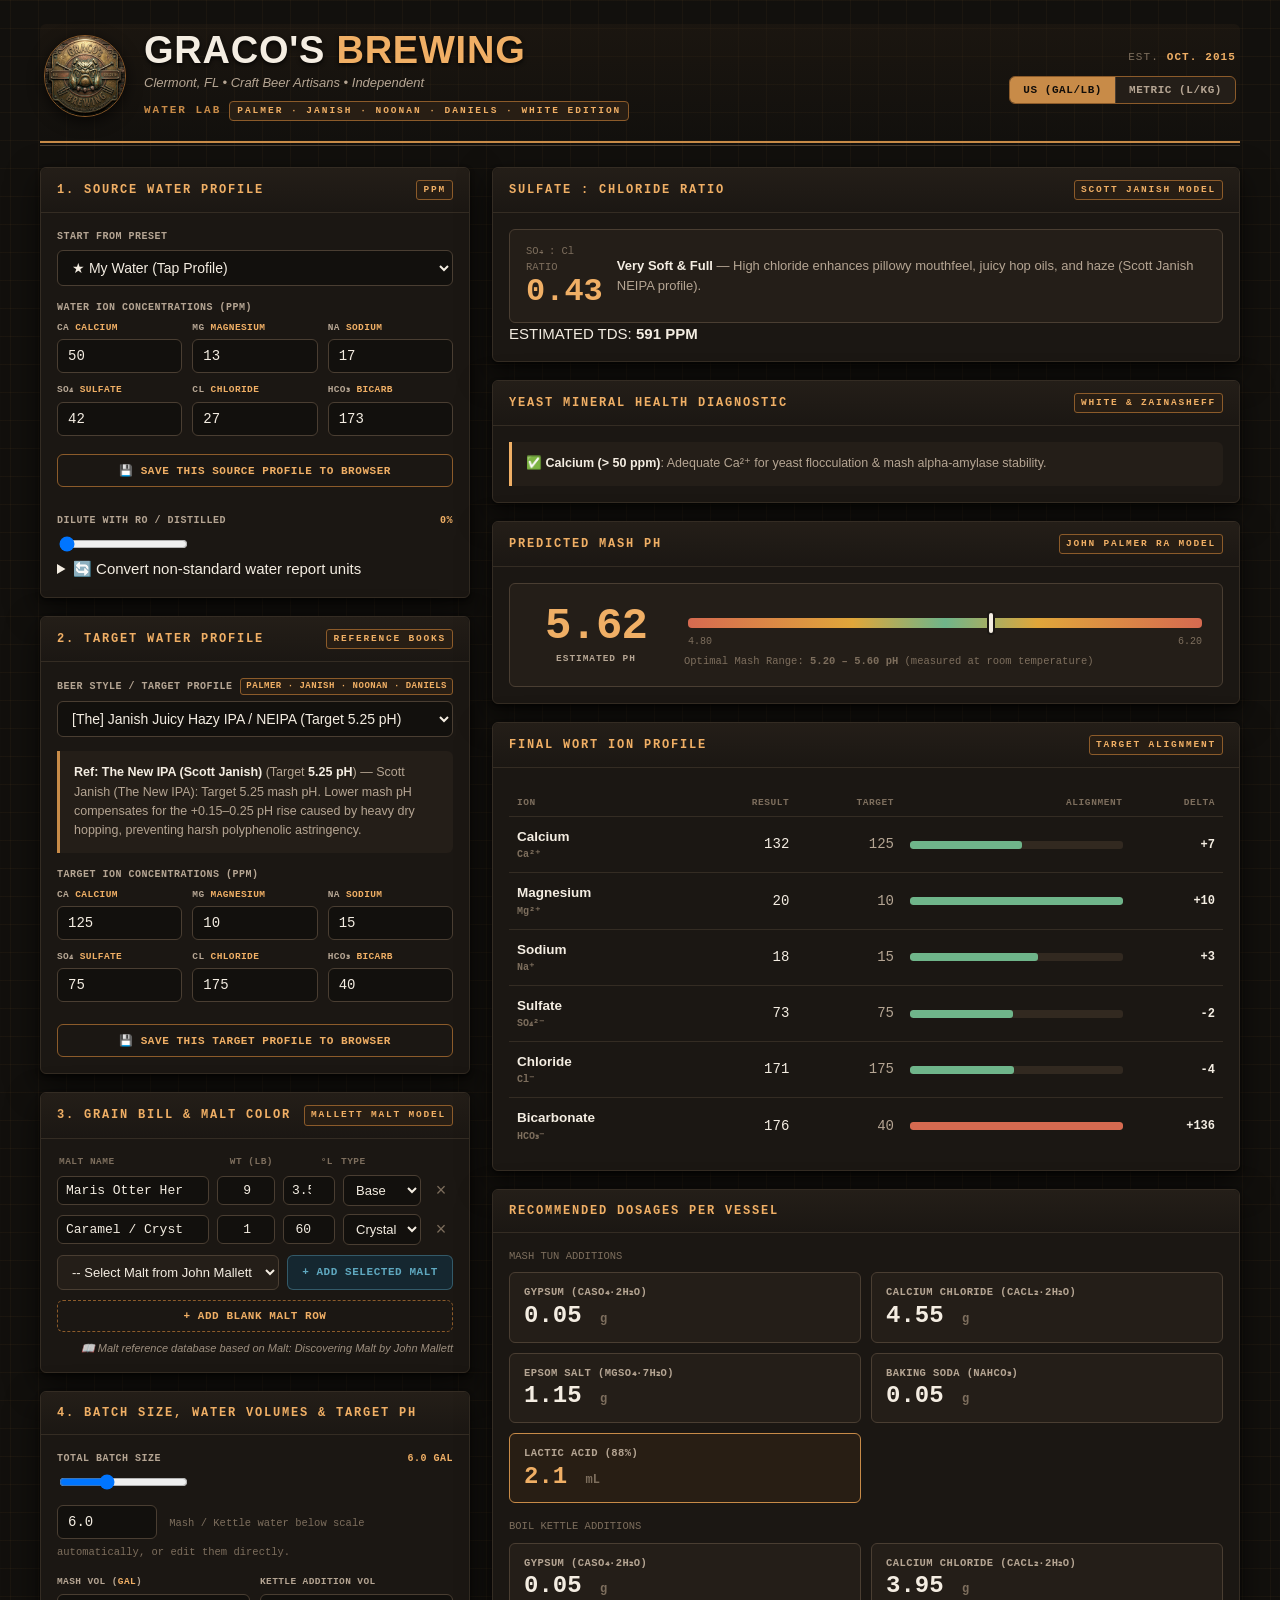
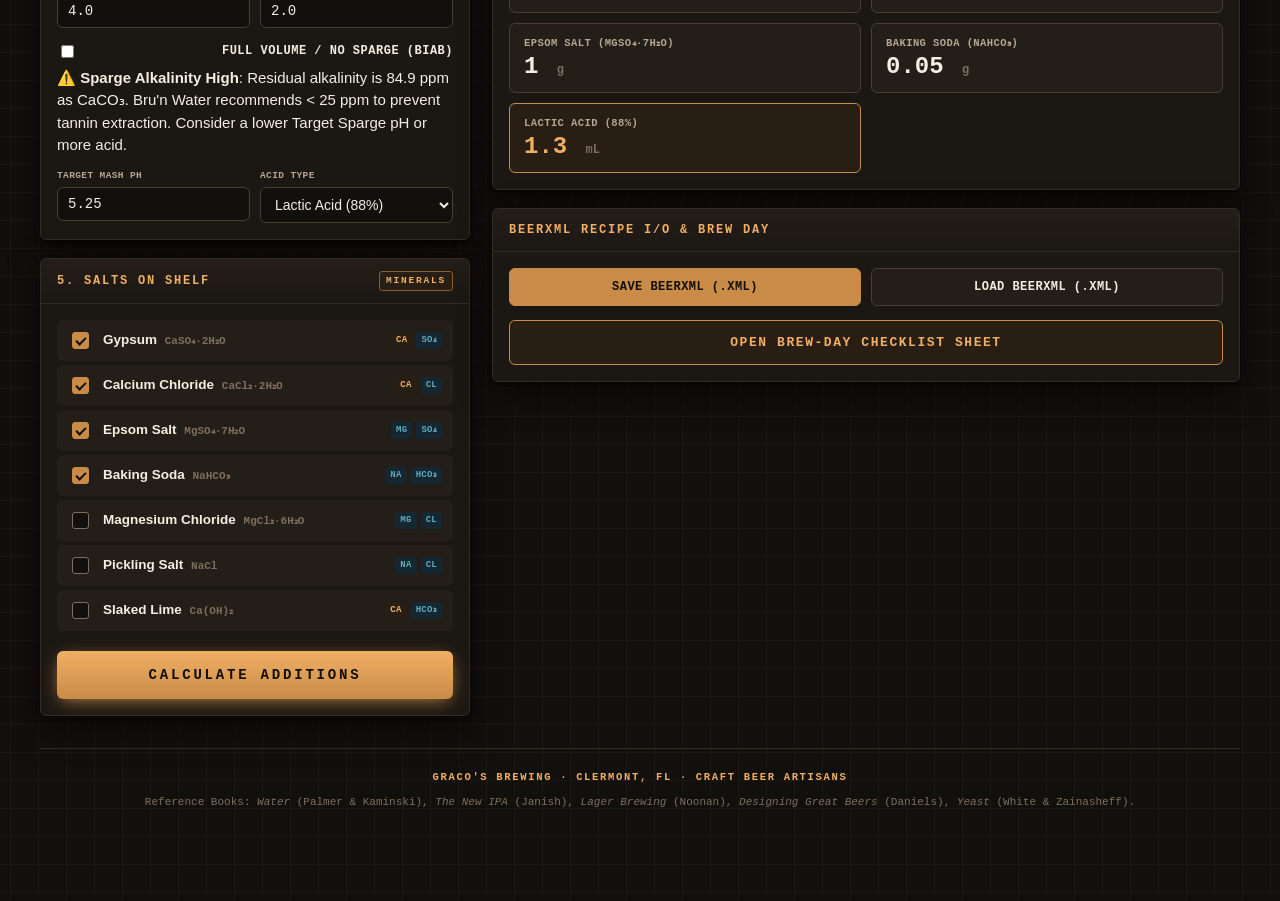
==== commit 73d9e63a: "chore: bump asset cache-bust to v=7 so cached broken app.js is replaced The syntax error fixed in 09" ====
--- a/index.html
+++ b/index.html
@@ -7,7 +7,7 @@
   <meta http-equiv="Pragma" content="no-cache">
   <meta http-equiv="Expires" content="0">
   <title>Graco's Water Lab · Brew-Day Water Chemistry Solver</title>
-  <link rel="stylesheet" href="styles.css?v=6">
+  <link rel="stylesheet" href="styles.css?v=7">
 </head>
 <body>
   <div class="wrap">
@@ -467,6 +467,6 @@
     </div>
   </div>
 
-  <script src="app.js?v=6"></script>
+  <script src="app.js?v=7"></script>
 </body>
 </html>
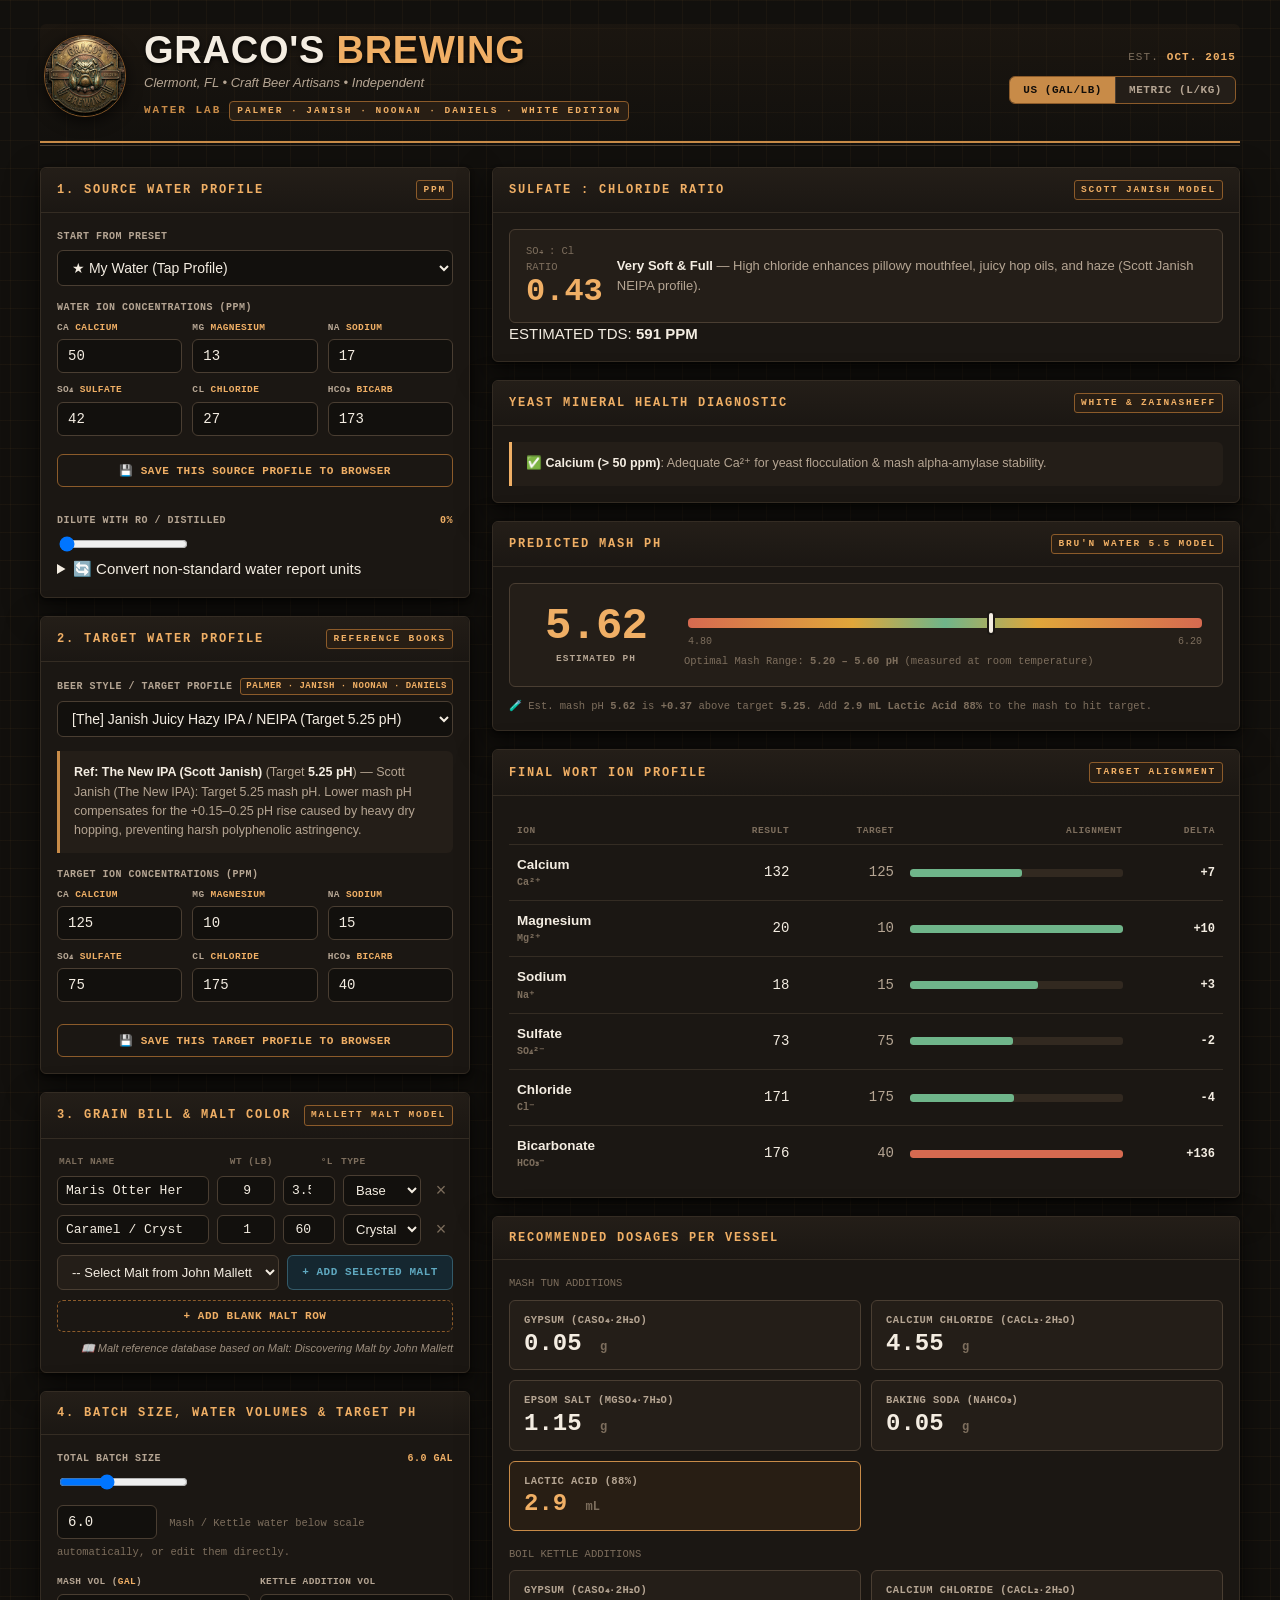
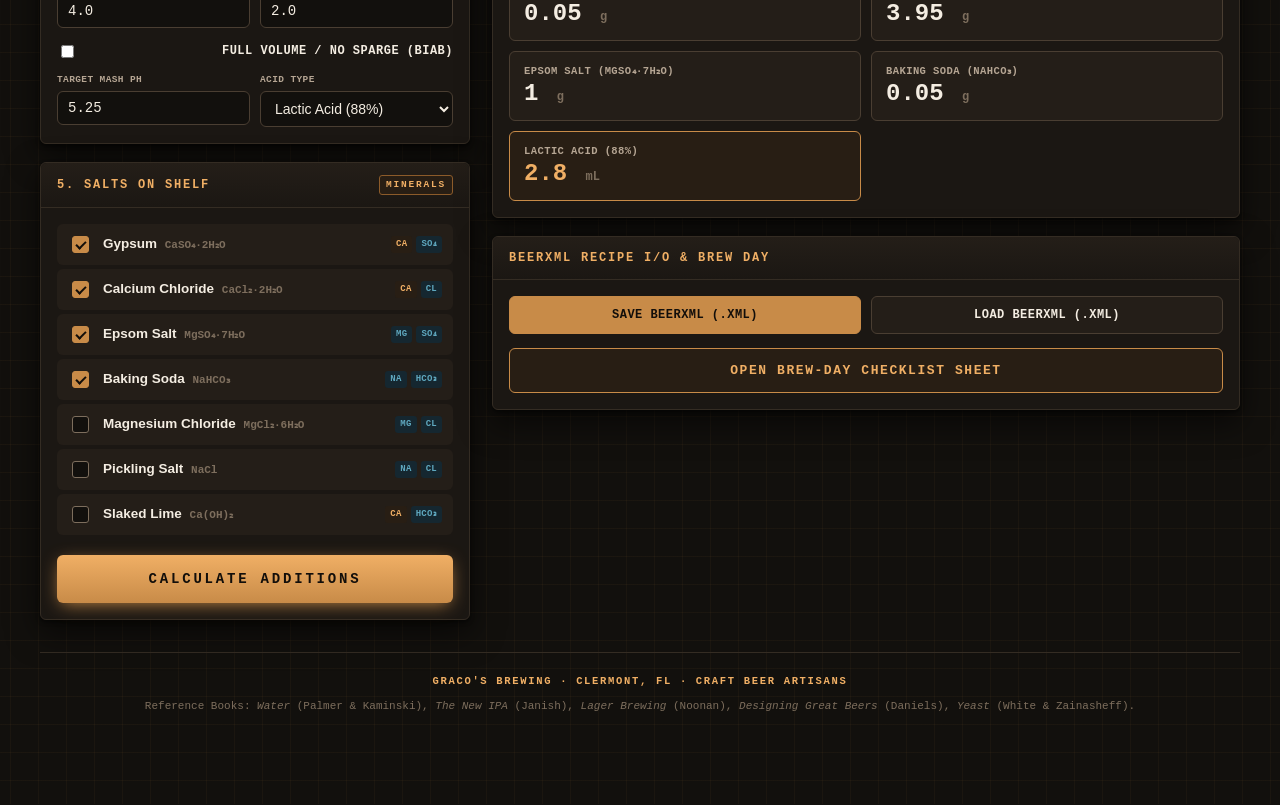
==== commit 73eb1e1f: "fix: calibrate mash pH & acid dosing against Bru'n Water 5.5 Reverse-calibrated the chemistry engine" ====
--- a/index.html
+++ b/index.html
@@ -7,7 +7,7 @@
   <meta http-equiv="Pragma" content="no-cache">
   <meta http-equiv="Expires" content="0">
   <title>Graco's Water Lab · Brew-Day Water Chemistry Solver</title>
-  <link rel="stylesheet" href="styles.css?v=7">
+  <link rel="stylesheet" href="styles.css?v=8">
 </head>
 <body>
   <div class="wrap">
@@ -329,7 +329,7 @@
         <div class="card" style="margin-top:18px;">
           <h2>
             <span>PREDICTED MASH PH</span>
-            <span class="badge-tag">JOHN PALMER RA MODEL</span>
+            <span class="badge-tag">BRU'N WATER 5.5 MODEL</span>
           </h2>
           <div class="body">
             <div class="phbox">
@@ -346,6 +346,7 @@
                 <div class="hint">Optimal Mash Range: <b>5.20 – 5.60 pH</b> (measured at room temperature)</div>
               </div>
             </div>
+            <div id="phSuggestion" class="hint" style="margin-top:12px;"></div>
           </div>
         </div>
 
@@ -467,6 +468,6 @@
     </div>
   </div>
 
-  <script src="app.js?v=7"></script>
+  <script src="app.js?v=8"></script>
 </body>
 </html>
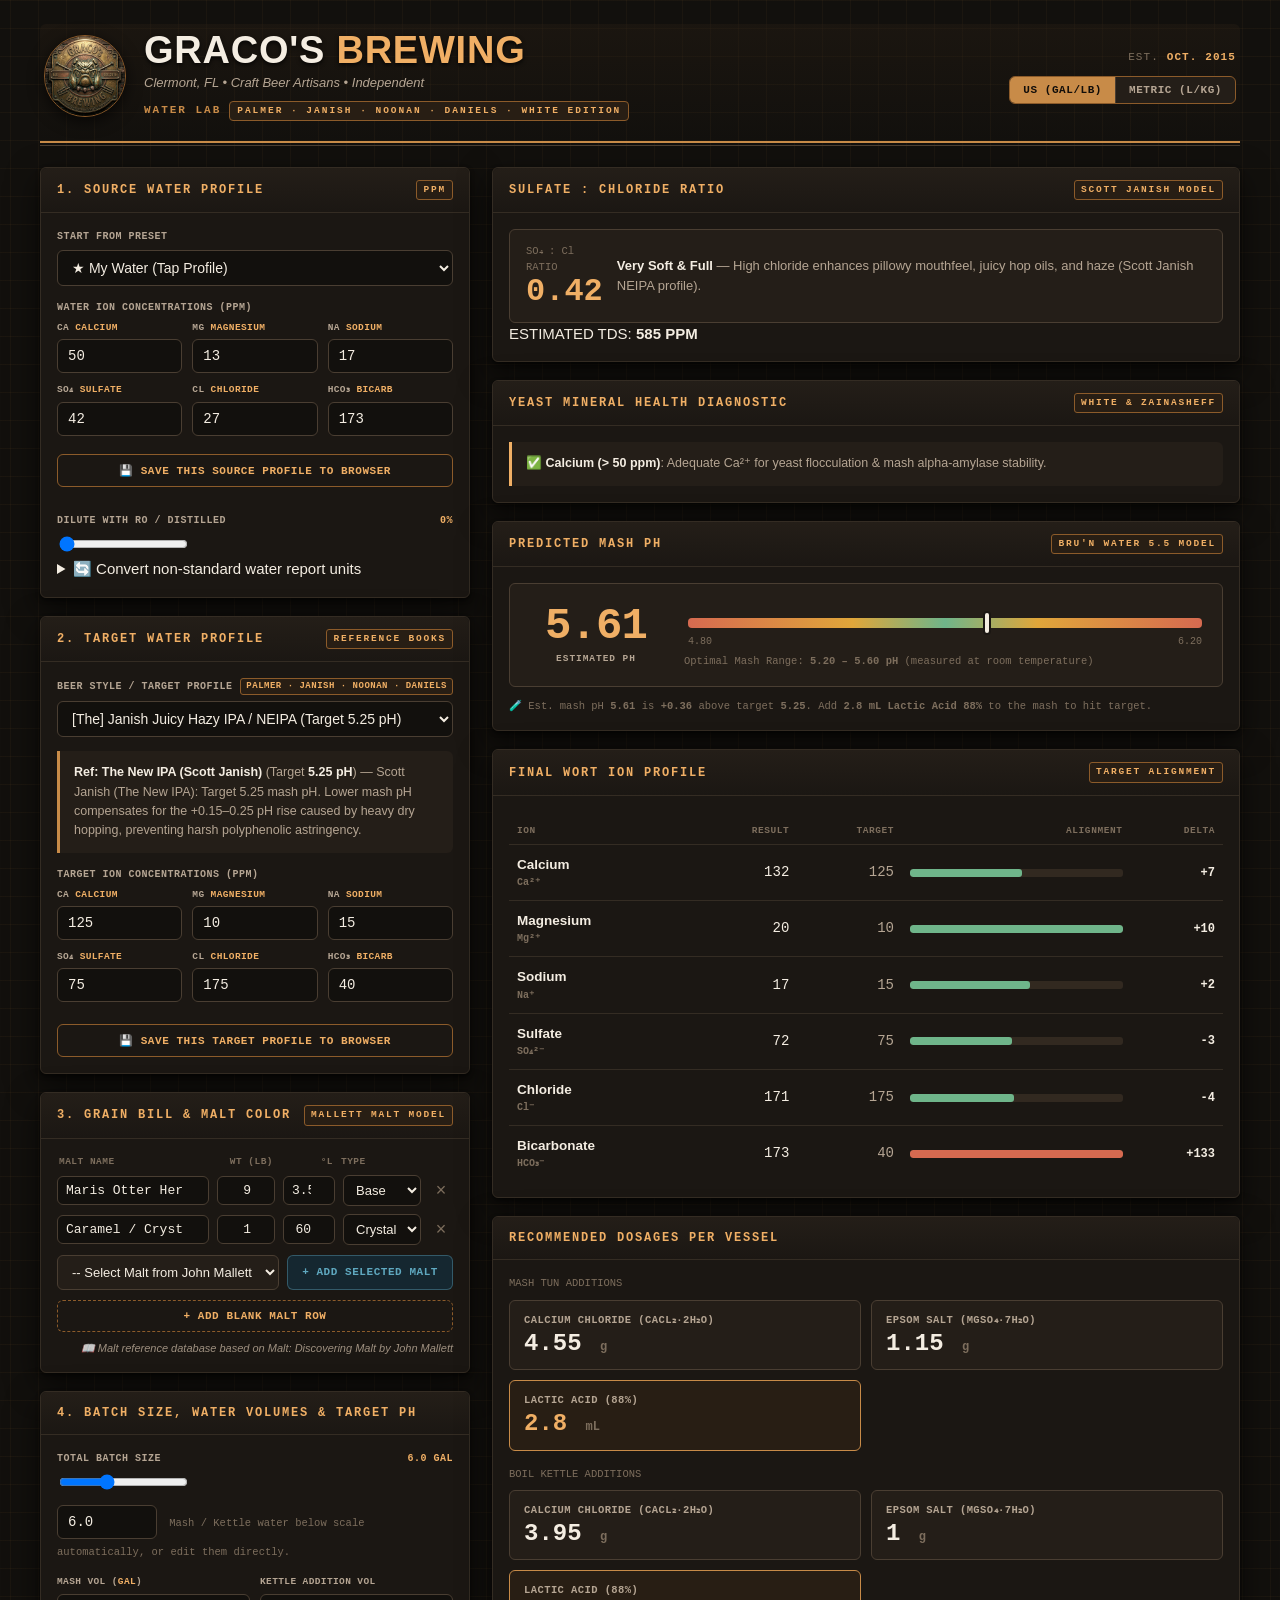
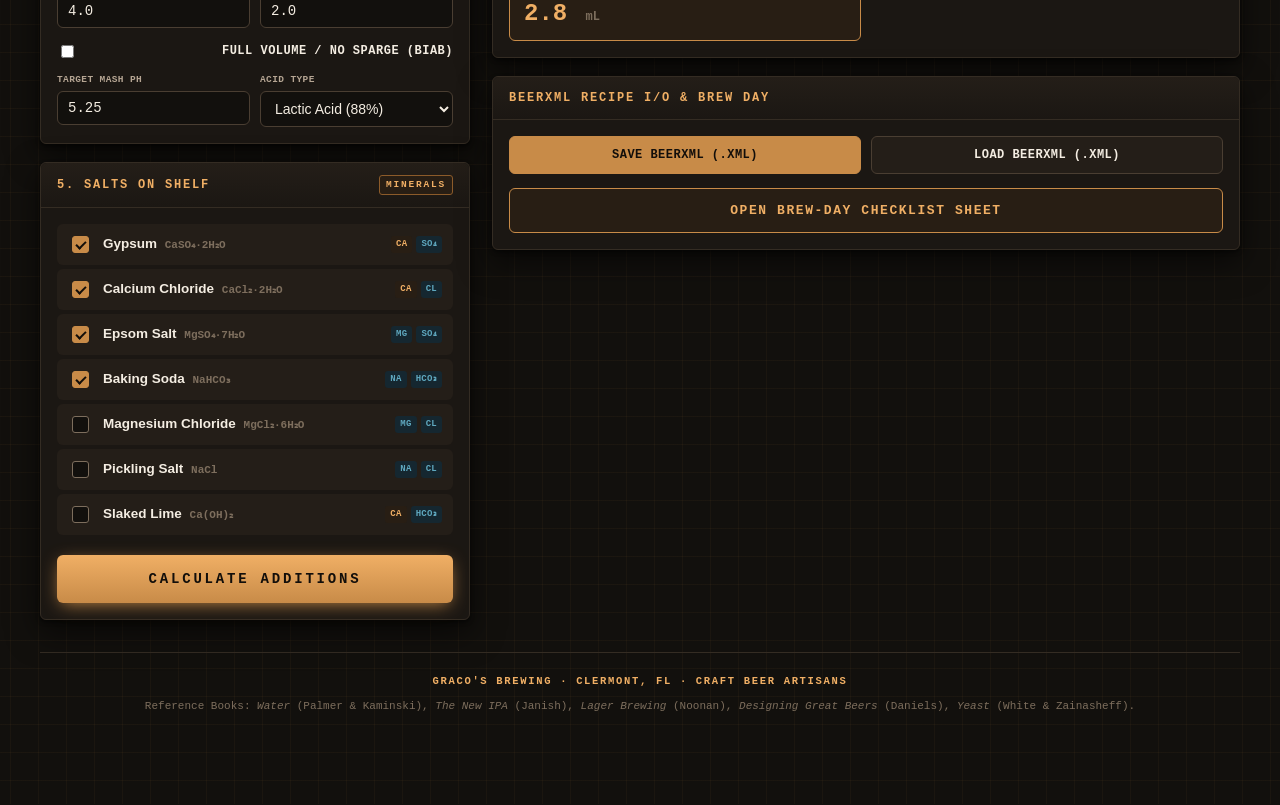
==== commit f6b5468e: "fix: dose alkaline salts from the pH model, never from profile matching The salt optimizer was chasi" ====
--- a/index.html
+++ b/index.html
@@ -468,6 +468,6 @@
     </div>
   </div>
 
-  <script src="app.js?v=8"></script>
+  <script src="app.js?v=9"></script>
 </body>
 </html>
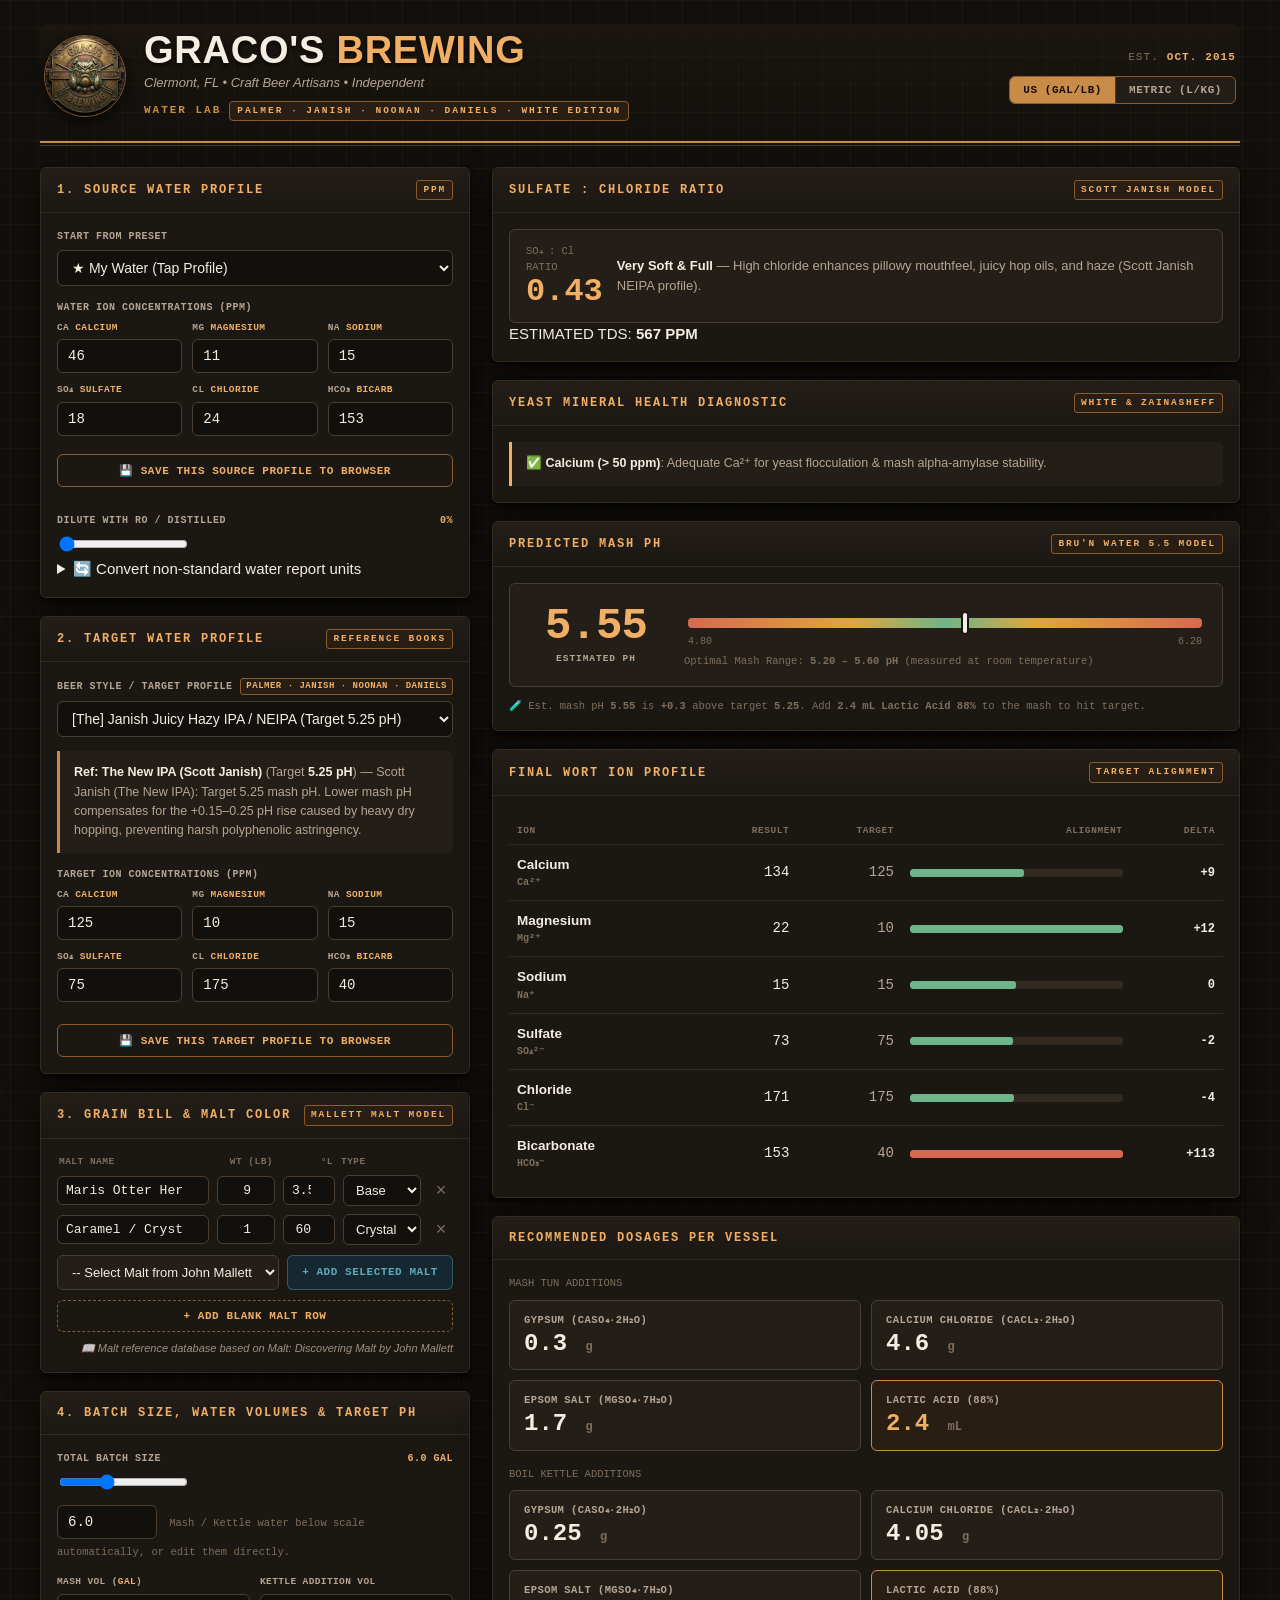
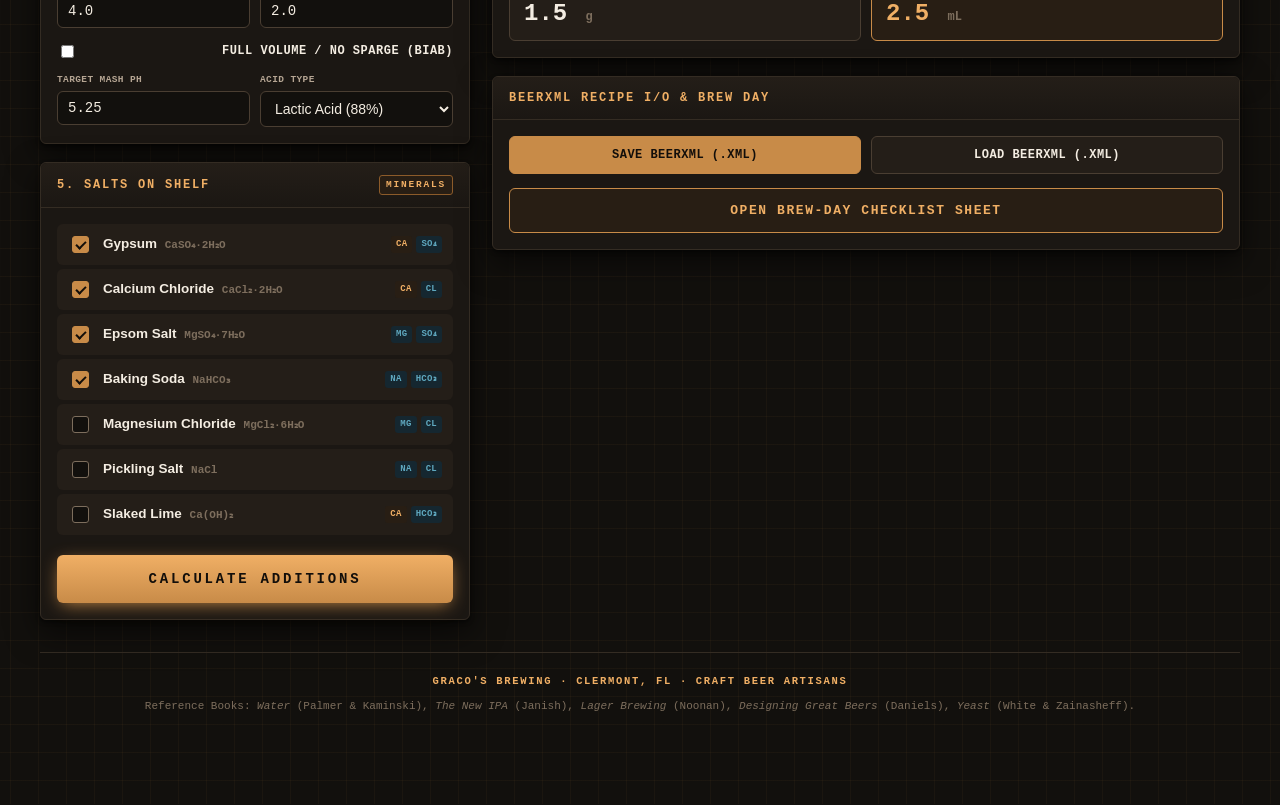
==== commit f81e6118: "chore: update My Water preset to Ward Labs 7/2025 report Carbon-filtered Clermont tap per Ward Labs " ====
--- a/index.html
+++ b/index.html
@@ -58,27 +58,27 @@
               <div class="ions">
                 <div class="ion">
                   <label>Ca <b>CALCIUM</b></label>
-                  <input type="number" id="src_ca" value="50">
+                  <input type="number" id="src_ca" value="46">
                 </div>
                 <div class="ion">
                   <label>Mg <b>MAGNESIUM</b></label>
-                  <input type="number" id="src_mg" value="13">
+                  <input type="number" id="src_mg" value="11">
                 </div>
                 <div class="ion">
                   <label>Na <b>SODIUM</b></label>
-                  <input type="number" id="src_na" value="17">
+                  <input type="number" id="src_na" value="15">
                 </div>
                 <div class="ion">
                   <label>SO₄ <b>SULFATE</b></label>
-                  <input type="number" id="src_so4" value="42">
+                  <input type="number" id="src_so4" value="18">
                 </div>
                 <div class="ion">
                   <label>Cl <b>CHLORIDE</b></label>
-                  <input type="number" id="src_cl" value="27">
+                  <input type="number" id="src_cl" value="24">
                 </div>
                 <div class="ion">
                   <label>HCO₃ <b>BICARB</b></label>
-                  <input type="number" id="src_hco3" value="173">
+                  <input type="number" id="src_hco3" value="153">
                 </div>
               </div>
             </div>
@@ -468,6 +468,6 @@
     </div>
   </div>
 
-  <script src="app.js?v=9"></script>
+  <script src="app.js?v=10"></script>
 </body>
 </html>
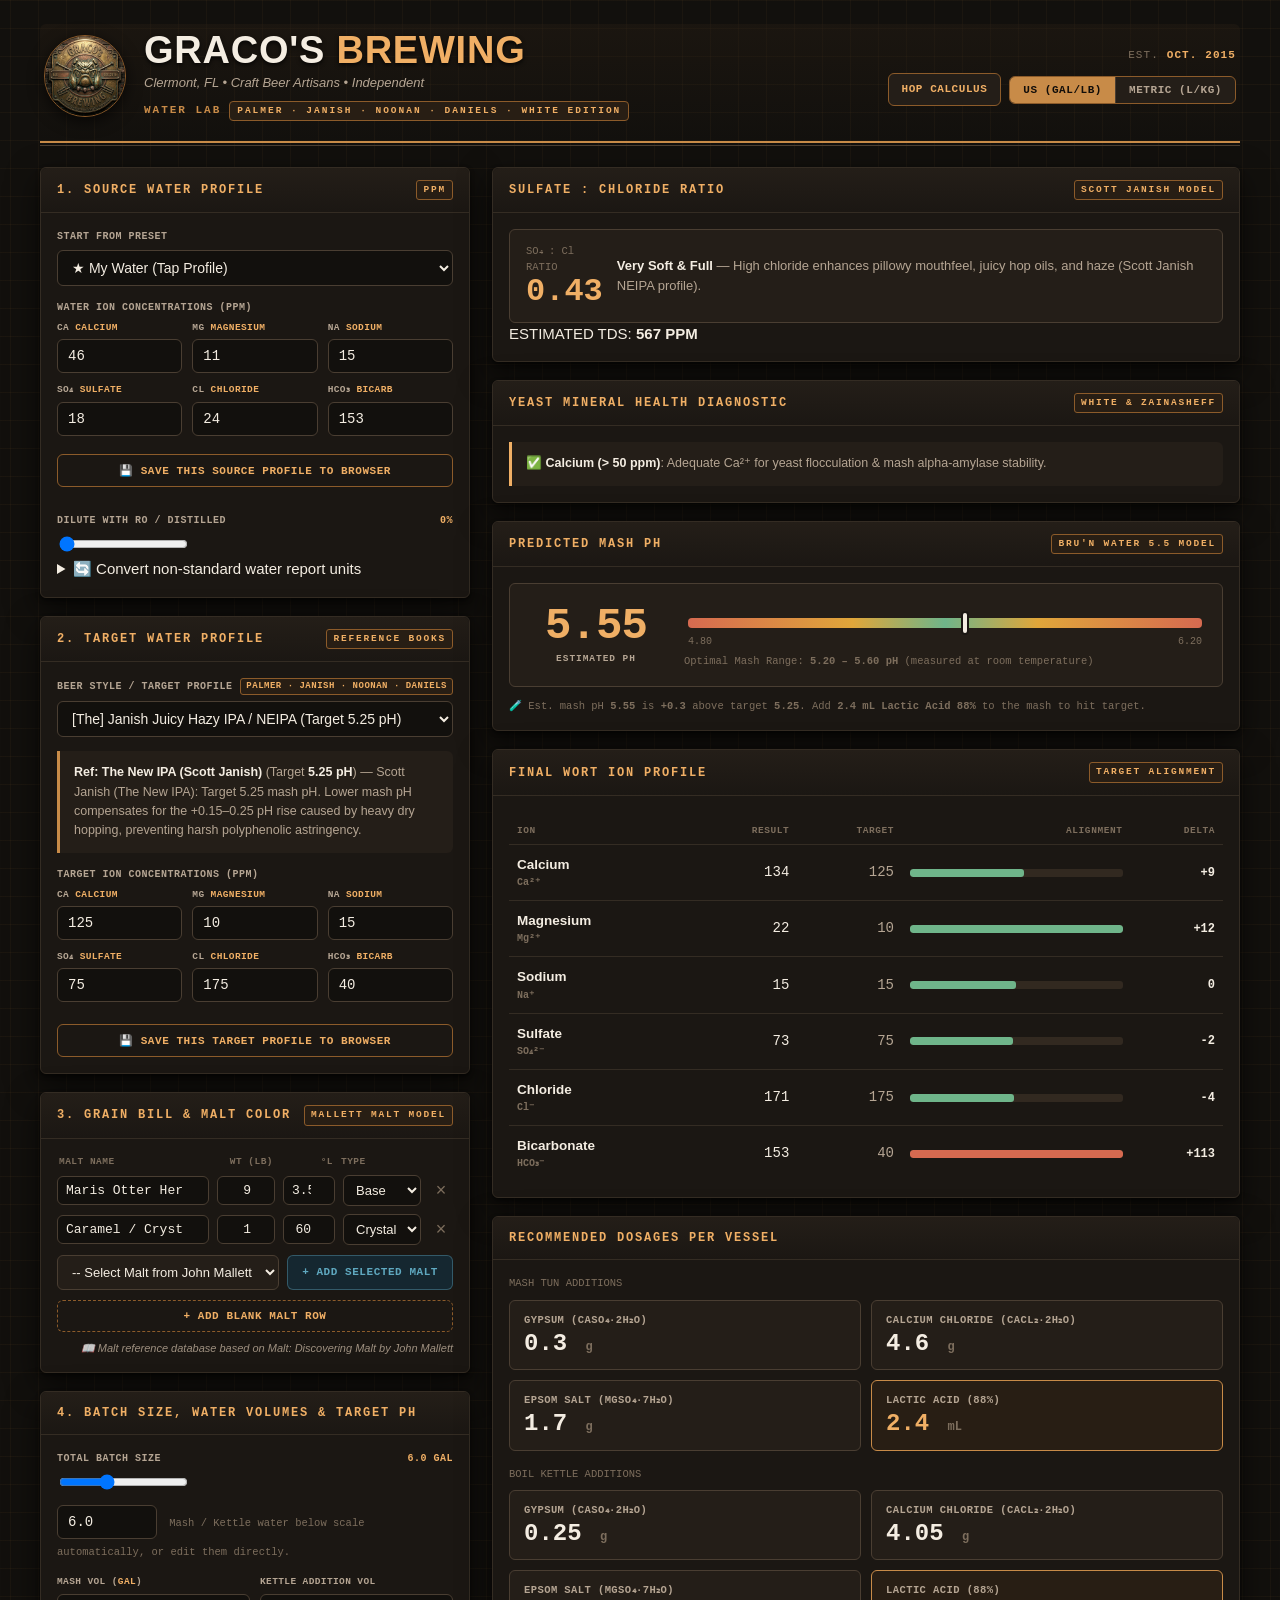
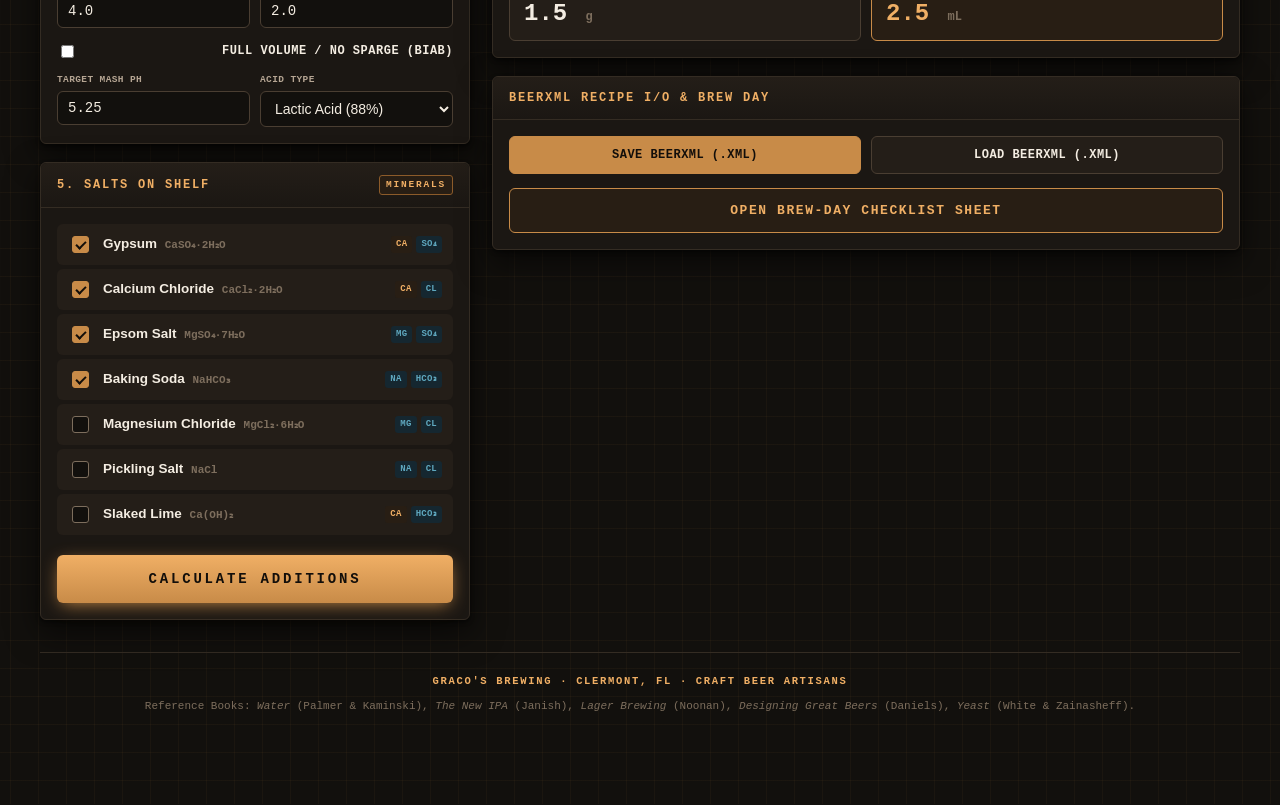
==== commit 7a31951e: "Link the water calculator and Hop Calculus to each other The two tools are published side by side an" ====
--- a/index.html
+++ b/index.html
@@ -26,6 +26,7 @@
       <div class="masthead-meta">
         <div class="edition">EST. <b>OCT. 2015</b></div>
         <div class="top-btns">
+          <a class="tool-link" href="hops/hop-calculus.html">Hop Calculus</a>
           <div class="units">
             <button id="btn-us" aria-pressed="true">US (GAL/LB)</button>
             <button id="btn-metric" aria-pressed="false">METRIC (L/KG)</button>
@@ -468,6 +469,6 @@
     </div>
   </div>
 
-  <script src="app.js?v=10"></script>
+  <script src="app.js?v=11"></script>
 </body>
 </html>
--- a/styles.css
+++ b/styles.css
@@ -197,6 +197,30 @@
   color: #120e0a;
 }
 
+/* Companion tool, styled like the unit toggle so the masthead reads as one row. */
+.tool-link {
+  font-family: var(--mono);
+  font-size: 11px;
+  font-weight: 700;
+  letter-spacing: 0.05em;
+  text-transform: uppercase;
+  color: var(--copper-bright);
+  text-decoration: none;
+  border: 1px solid var(--copper-dark);
+  border-radius: var(--r);
+  background: var(--surface-2);
+  padding: 7px 13px;
+  white-space: nowrap;
+  transition: all 0.15s ease;
+}
+
+.tool-link:hover,
+.tool-link:focus-visible {
+  background: var(--copper);
+  color: #120e0a;
+  outline: none;
+}
+
 /* Grid Layout */
 .grid {
   display: grid;
